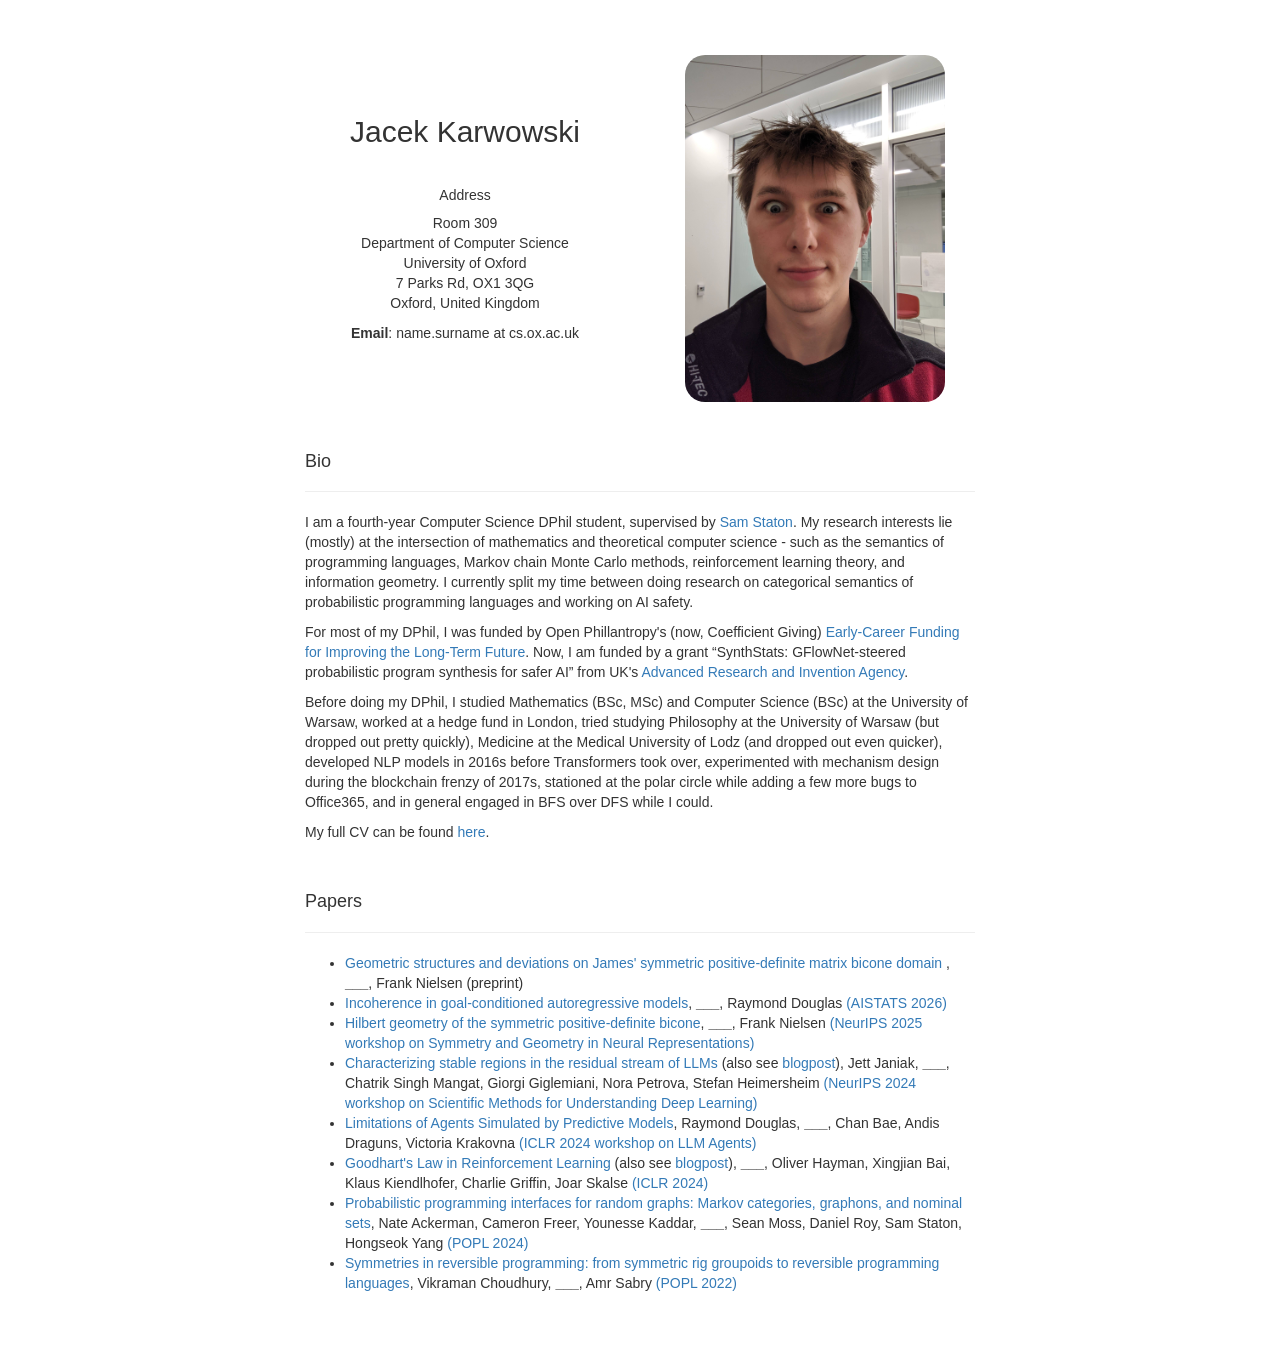
==== index.html @ 6dc5fa9e "Update" ====
<!doctype html>
<html lang="en">
  <head>
    <meta charset="utf-8">
    <meta http-equiv="X-UA-Compatible" content="IE=edge">
    <meta name="viewport" content="width=device-width, initial-scale=1">
    <!-- The above 3 meta tags *must* come first in the head; any other head content must come *after* these tags -->
    <meta name="description" content="">
    <meta name="author" content="">
    <link rel="icon" href="favicon.ico">

    <title>Jacek Karwowski</title>

    <!-- Bootstrap core CSS -->
    <link href="bootstrap.min.css" rel="stylesheet">

    <!-- Custom styles for this template -->
    <link href="jumbotron-narrow.css" rel="stylesheet">

  </head>

  <body>
    <div class="container">
        <div class="row atron">
            <div class="col-lg-12">
                <br>
                <div class="media">
                    <img class="rounded float-right" src="my_photo.png" alt="My picture" width="260"/>
                    <div class="col-lg-6">
                        <br>
                        <br>
                        <h2>Jacek Karwowski</h2>
                        <br>
                        <h5>Address</h5>
                        <p>Room 309 <br>
                           Department of Computer Science <br>                   
                           University of Oxford <br>
                           7 Parks Rd, OX1 3QG <br>
                           Oxford, United Kingdom
                        </p>
                        <p><b>Email</b>: name.surname at cs.ox.ac.uk</p>
                        <p></p>
                      </div>
                </div>
            </div>
            
        <!-- </div> -->
        </div>
          <div class="row marketing">
          <div class="col-lg-12">
            <h4 id="publications" align=left>Bio</h2><hr>
            <p>I am a fourth-year Computer Science DPhil student, supervised by <a href="https://www.cs.ox.ac.uk/people/samuel.staton/main.html">Sam Staton</a>. My research interests lie (mostly) at the intersection of mathematics and theoretical computer science - such as the semantics of programming languages, Markov chain Monte Carlo methods, reinforcement learning theory, and information geometry. I currently split my time between doing research on categorical semantics of probabilistic programming languages and working on AI safety.</p>

            <p>For most of my DPhil, I was funded by Open Phillantropy's (now, Coefficient Giving) <a href="https://www.goodventures.org/our-portfolio/grants/improving-the-long-term-future-scholarship-support-2022">Early-Career Funding for Improving the Long-Term Future</a>. Now, I am funded by a grant “SynthStats: GFlowNet-steered probabilistic program synthesis for safer AI” from UK's <a href="https://aria.org.uk/">Advanced Research and Invention Agency</a>.</p>

            <p>Before doing my DPhil, I studied Mathematics (BSc, MSc) and Computer Science (BSc) at the University of Warsaw, worked at a hedge fund in London, tried studying Philosophy at the University of Warsaw (but dropped out pretty quickly), Medicine at the Medical University of Lodz (and dropped out even quicker), developed NLP models in 2016s before Transformers took over, experimented with mechanism design during the blockchain frenzy of 2017s, stationed at the polar circle while adding a few more bugs to Office365, and in general engaged in BFS over DFS while I could.</p>

            My full CV can be found <a href="cv.pdf">here</a>.

    </div> <!-- /container -->

    </div>
          <div class="row marketing">
          <div class="col-lg-12">
    <h4 id="publications" align=left>Papers</h2><hr> 
    <ul class="wide">
        <li>
        <a href="https://arxiv.org/abs/2603.02483">Geometric structures and deviations on James' symmetric positive-definite matrix bicone domain
</a>, <span class="authors"> <b> ___</b>, Frank Nielsen (preprint)</span>
        </li>
        <li>
        <a href="https://arxiv.org/abs/2510.06545">Incoherence in goal-conditioned autoregressive models</a>, <span class="authors"> <b> ___</b>, Raymond Douglas <a href="https://www.virtual.aistats.org/">(AISTATS 2026)</a></span>
        </li>
        <li>
        <a href="https://arxiv.org/abs/2508.14369">Hilbert geometry of the symmetric positive-definite bicone</a>, <span class="authors"> <b> ___</b>, Frank Nielsen
   <a href="https://www.neurreps.org/">(NeurIPS 2025 workshop on Symmetry and Geometry in Neural Representations)</a></span>
        </li>
        <li>
        <a href="https://arxiv.org/abs/2409.17113">Characterizing stable regions in the residual stream of LLMs</a> (also see <a href="https://www.lesswrong.com/posts/sGmT6aJPY7Xzuz3Ax/characterizing-stable-regions-in-the-residual-stream-of-llms">blogpost</a>), <span class="authors"> Jett Janiak, <b> ___</b>, Chatrik Singh Mangat, Giorgi Giglemiani, Nora Petrova, Stefan Heimersheim
 <a href="https://scienceofdlworkshop.github.io//">(NeurIPS 2024 workshop on Scientific Methods for Understanding Deep Learning)</a></span>
      </li>
      <li>
        <a href="https://arxiv.org/abs/2402.05829">Limitations of Agents Simulated by Predictive Models</a>, <span class="authors"> Raymond Douglas, <b>___</b>, Chan Bae, Andis Draguns, Victoria Krakovna <a href="https://llmagents.github.io/">(ICLR 2024 workshop on LLM Agents)</a></span>
      </li>
      <li>
        <a href="https://arxiv.org/abs/2310.09144">Goodhart's Law in Reinforcement Learning</a> (also see <a href="https://www.lesswrong.com/posts/Eu6CvP7c7ivcGM3PJ/goodhart-s-law-in-reinforcement-learning">blogpost</a>), <span class="authors"> <b>___</b>, Oliver Hayman, Xingjian Bai, Klaus Kiendlhofer, Charlie Griffin, Joar Skalse <a href="https://iclr.cc/Conferences/2024">(ICLR 2024)</a></span>
      </li>
      <li>
        <a href="https://dl.acm.org/doi/10.1145/3632903">Probabilistic programming interfaces for random graphs: Markov categories, graphons, and nominal sets</a>, <span class="authors"> Nate Ackerman, Cameron Freer, Younesse Kaddar, <b>___</b>, Sean Moss, Daniel Roy, Sam Staton, Hongseok Yang <a href="https://popl24.sigplan.org/track/POPL-2024-popl-research-papers">(POPL 2024)</a></span>
      </li>
      <li>
        <a href="https://dl.acm.org/doi/10.1145/3498667">Symmetries in reversible programming: from symmetric rig groupoids to reversible programming languages</a>, <span class="authors"> Vikraman Choudhury, <b>___</b>, Amr Sabry <a href="https://popl22.sigplan.org/track/POPL-2022-popl-research-papers">(POPL 2022)</a></span>
      </li>
    </ul>
    </div> <!-- /container -->
  </body>
</html>
---- jumbotron-narrow.css ----
/* Space out content a bit */
body {
  padding-top: 20px;
  padding-bottom: 20px;
}

/* Everything but the jumbotron gets side spacing for mobile first views */
.header,
.marketing,
.footer {
  padding-right: 15px;
  padding-left: 15px;
}

/* Custom page header */
.header {
  padding-bottom: 20px;
  border-bottom: 1px solid #e5e5e5;
}
.header h3 {
  margin-top: 0;
  margin-bottom: 0;
  line-height: 40px; /* Make the masthead heading the same height as the navigation */
}

/* Custom page footer */
.footer {
  padding-top: 19px;
  color: #777;
  border-top: 1px solid #e5e5e5;
}

/* Customize container */
@media (min-width: 768px) {
  .container {
    max-width: 730px;
  }
}
.container-narrow > hr {
  margin: 30px 0;
}

/* Main marketing message and sign up button */
.jumbotron {
  text-align: center;
  border-bottom: 1px solid #e5e5e5;
}


.rounded {
  border-radius: 20px;
}

.jumbotron .btn {
  padding: 14px 24px;
  font-size: 12px;
}

.atron {
  text-align: center;
/*  border-bottom: 1px solid #e5e5e5;*/
}
.atron .btn {
  padding: 14px 24px;
  font-size: 12px;
}

/* Supporting marketing content */
.marketing {
  margin: 40px 0;
}
.marketing p + h4 {
  margin-top: 28px;
}

/* Responsive: Portrait tablets and up */
@media screen and (min-width: 768px) {
  /* Remove the padding we set earlier */
  .header,
  .marketing,
  .footer {
    padding-right: 0;
    padding-left: 0;
  }
  .header {
    margin-bottom: 30px;
  }
  .jumbotron {
    border-bottom: 0;
  }
}
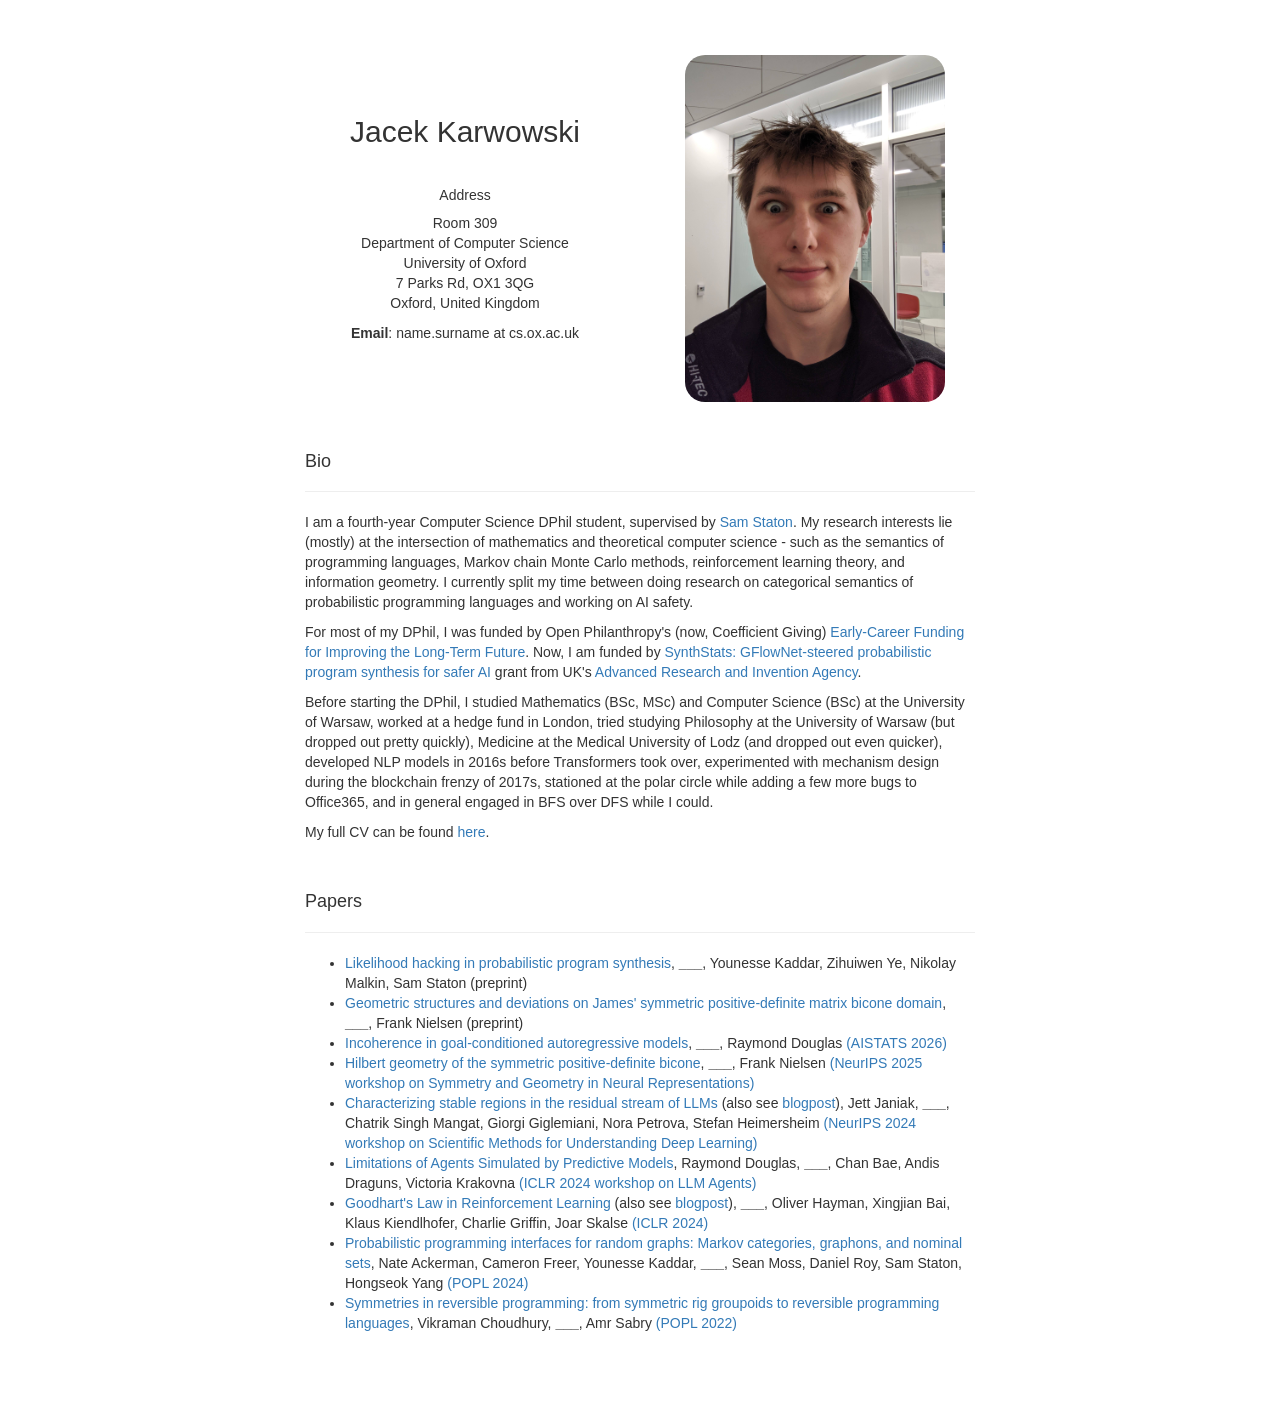
==== commit b1706f8e: "Backup" ====
--- a/index.html
+++ b/index.html
@@ -51,11 +51,11 @@
             <h4 id="publications" align=left>Bio</h2><hr>
             <p>I am a fourth-year Computer Science DPhil student, supervised by <a href="https://www.cs.ox.ac.uk/people/samuel.staton/main.html">Sam Staton</a>. My research interests lie (mostly) at the intersection of mathematics and theoretical computer science - such as the semantics of programming languages, Markov chain Monte Carlo methods, reinforcement learning theory, and information geometry. I currently split my time between doing research on categorical semantics of probabilistic programming languages and working on AI safety.</p>
 
-            <p>For most of my DPhil, I was funded by Open Phillantropy's (now, Coefficient Giving) <a href="https://www.goodventures.org/our-portfolio/grants/improving-the-long-term-future-scholarship-support-2022">Early-Career Funding for Improving the Long-Term Future</a>. Now, I am funded by a grant “SynthStats: GFlowNet-steered probabilistic program synthesis for safer AI” from UK's <a href="https://aria.org.uk/">Advanced Research and Invention Agency</a>.</p>
+            <p>For most of my DPhil, I was funded by Open Philanthropy's (now, Coefficient Giving) <a href="https://www.goodventures.org/our-portfolio/grants/improving-the-long-term-future-scholarship-support-2022">Early-Career Funding for Improving the Long-Term Future</a>. Now, I am funded by <a href="https://www.cs.ox.ac.uk/projects/SynthStats/">SynthStats: GFlowNet-steered probabilistic program synthesis for safer AI</a> grant from UK's <a href="https://aria.org.uk/">Advanced Research and Invention Agency</a>.</p>
 
-            <p>Before doing my DPhil, I studied Mathematics (BSc, MSc) and Computer Science (BSc) at the University of Warsaw, worked at a hedge fund in London, tried studying Philosophy at the University of Warsaw (but dropped out pretty quickly), Medicine at the Medical University of Lodz (and dropped out even quicker), developed NLP models in 2016s before Transformers took over, experimented with mechanism design during the blockchain frenzy of 2017s, stationed at the polar circle while adding a few more bugs to Office365, and in general engaged in BFS over DFS while I could.</p>
+            <p>Before starting the DPhil, I studied Mathematics (BSc, MSc) and Computer Science (BSc) at the University of Warsaw, worked at a hedge fund in London, tried studying Philosophy at the University of Warsaw (but dropped out pretty quickly), Medicine at the Medical University of Lodz (and dropped out even quicker), developed NLP models in 2016s before Transformers took over, experimented with mechanism design during the blockchain frenzy of 2017s, stationed at the polar circle while adding a few more bugs to Office365, and in general engaged in BFS over DFS while I could.</p>
 
-            My full CV can be found <a href="cv.pdf">here</a>.
+            My full CV can be found <a href="pdfs/cv.pdf">here</a>.
 
     </div> <!-- /container -->
 
@@ -65,8 +65,10 @@
     <h4 id="publications" align=left>Papers</h2><hr> 
     <ul class="wide">
         <li>
-        <a href="https://arxiv.org/abs/2603.02483">Geometric structures and deviations on James' symmetric positive-definite matrix bicone domain
-</a>, <span class="authors"> <b> ___</b>, Frank Nielsen (preprint)</span>
+        <a href="https://arxiv.org/abs/2603.24126">Likelihood hacking in probabilistic program synthesis</a>, <span class="authors"> <b> ___</b>, Younesse Kaddar, Zihuiwen Ye, Nikolay Malkin, Sam Staton (preprint)</span>
+        </li>
+        <li>
+        <a href="https://arxiv.org/abs/2603.02483">Geometric structures and deviations on James' symmetric positive-definite matrix bicone domain</a>, <span class="authors"> <b> ___</b>, Frank Nielsen (preprint)</span>
         </li>
         <li>
         <a href="https://arxiv.org/abs/2510.06545">Incoherence in goal-conditioned autoregressive models</a>, <span class="authors"> <b> ___</b>, Raymond Douglas <a href="https://www.virtual.aistats.org/">(AISTATS 2026)</a></span>
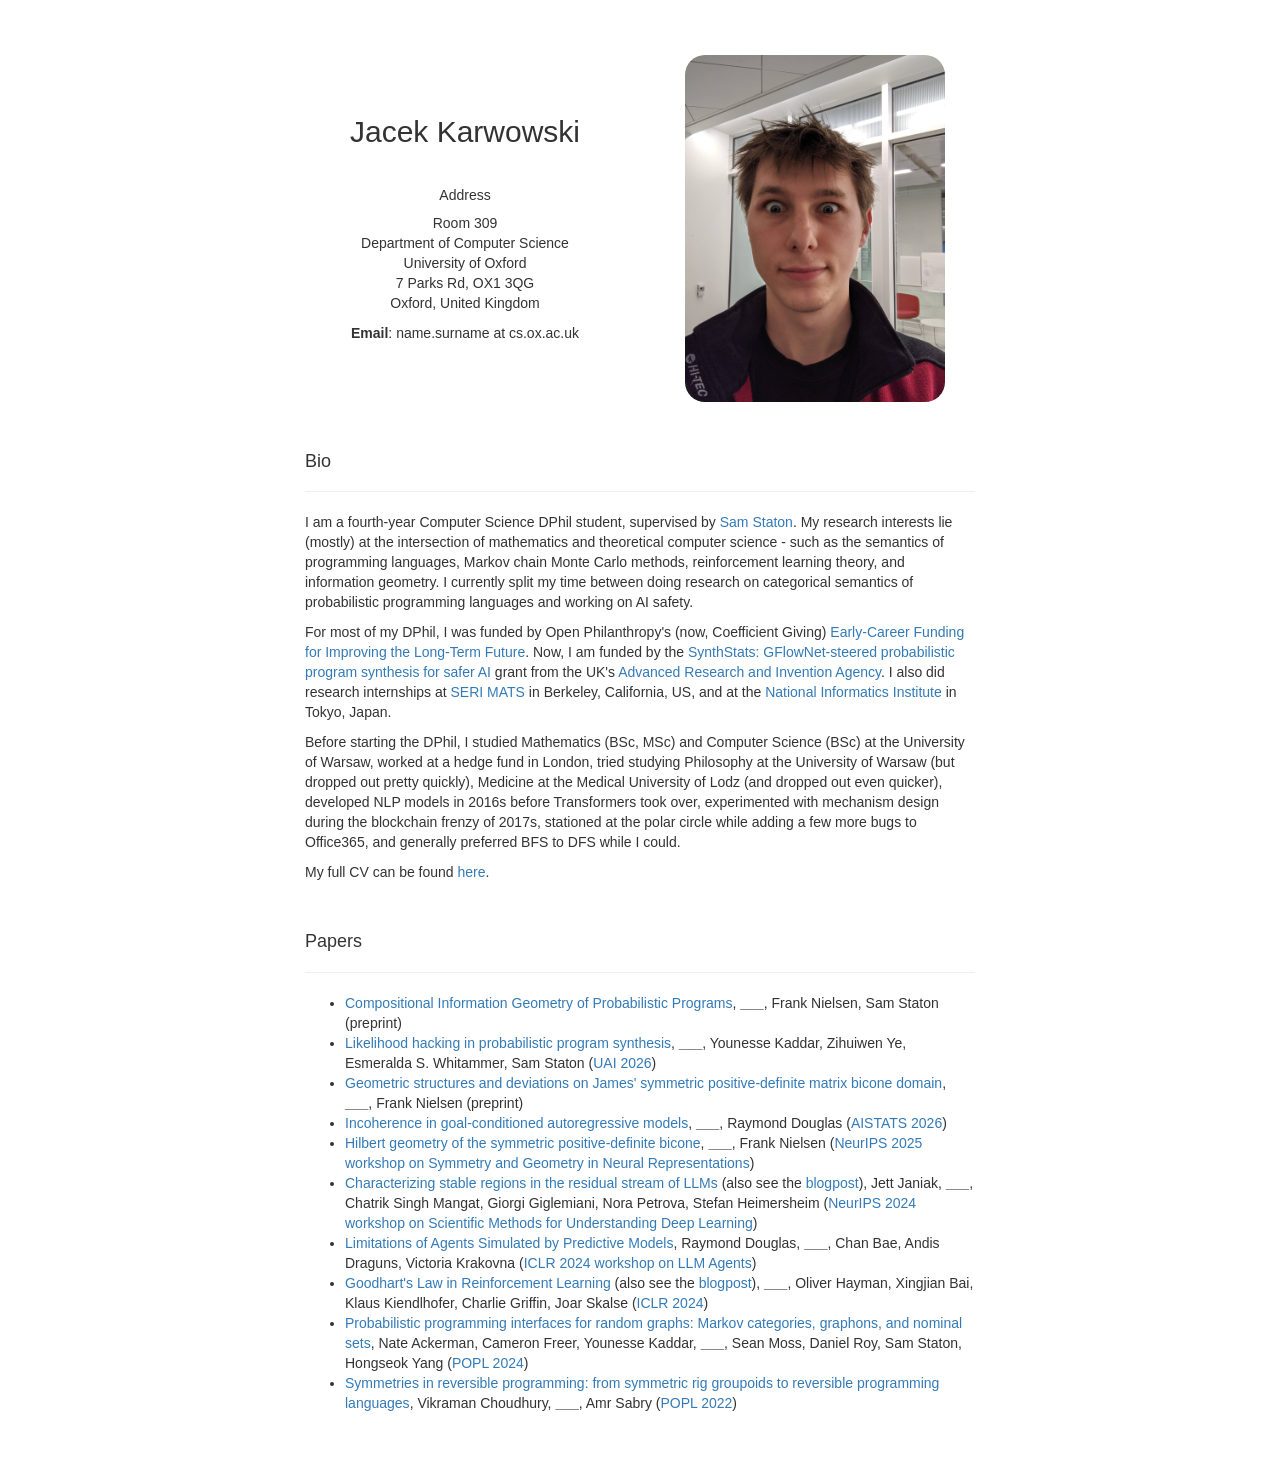
==== commit 178a8436: "Update website" ====
--- a/index.html
+++ b/index.html
@@ -51,9 +51,9 @@
             <h4 id="publications" align=left>Bio</h2><hr>
             <p>I am a fourth-year Computer Science DPhil student, supervised by <a href="https://www.cs.ox.ac.uk/people/samuel.staton/main.html">Sam Staton</a>. My research interests lie (mostly) at the intersection of mathematics and theoretical computer science - such as the semantics of programming languages, Markov chain Monte Carlo methods, reinforcement learning theory, and information geometry. I currently split my time between doing research on categorical semantics of probabilistic programming languages and working on AI safety.</p>
 
-            <p>For most of my DPhil, I was funded by Open Philanthropy's (now, Coefficient Giving) <a href="https://www.goodventures.org/our-portfolio/grants/improving-the-long-term-future-scholarship-support-2022">Early-Career Funding for Improving the Long-Term Future</a>. Now, I am funded by <a href="https://www.cs.ox.ac.uk/projects/SynthStats/">SynthStats: GFlowNet-steered probabilistic program synthesis for safer AI</a> grant from UK's <a href="https://aria.org.uk/">Advanced Research and Invention Agency</a>.</p>
+            <p>For most of my DPhil, I was funded by Open Philanthropy's (now, Coefficient Giving) <a href="https://www.goodventures.org/our-portfolio/grants/improving-the-long-term-future-scholarship-support-2022">Early-Career Funding for Improving the Long-Term Future</a>. Now, I am funded by the <a href="https://www.cs.ox.ac.uk/projects/SynthStats/">SynthStats: GFlowNet-steered probabilistic program synthesis for safer AI</a> grant from the UK's <a href="https://aria.org.uk/">Advanced Research and Invention Agency</a>. I also did research internships at <a href="https://www.matsprogram.org/">SERI MATS</a> in Berkeley, California, US, and at the <a href="https://www.nii.ac.jp/en/">National Informatics Institute</a> in Tokyo, Japan.</p>
 
-            <p>Before starting the DPhil, I studied Mathematics (BSc, MSc) and Computer Science (BSc) at the University of Warsaw, worked at a hedge fund in London, tried studying Philosophy at the University of Warsaw (but dropped out pretty quickly), Medicine at the Medical University of Lodz (and dropped out even quicker), developed NLP models in 2016s before Transformers took over, experimented with mechanism design during the blockchain frenzy of 2017s, stationed at the polar circle while adding a few more bugs to Office365, and in general engaged in BFS over DFS while I could.</p>
+            <p>Before starting the DPhil, I studied Mathematics (BSc, MSc) and Computer Science (BSc) at the University of Warsaw, worked at a hedge fund in London, tried studying Philosophy at the University of Warsaw (but dropped out pretty quickly), Medicine at the Medical University of Lodz (and dropped out even quicker), developed NLP models in 2016s before Transformers took over, experimented with mechanism design during the blockchain frenzy of 2017s, stationed at the polar circle while adding a few more bugs to Office365, and generally preferred BFS to DFS while I could.</p>
 
             My full CV can be found <a href="pdfs/cv.pdf">here</a>.
 
@@ -64,34 +64,41 @@
           <div class="col-lg-12">
     <h4 id="publications" align=left>Papers</h2><hr> 
     <ul class="wide">
+        <!-- <li>
+        <a href="link">Title</a>, <span class="authors"> <b> ___</b>, AUTHORS (venue)</span>
+        </li>
+        <li> -->
         <li>
-        <a href="https://arxiv.org/abs/2603.24126">Likelihood hacking in probabilistic program synthesis</a>, <span class="authors"> <b> ___</b>, Younesse Kaddar, Zihuiwen Ye, Nikolay Malkin, Sam Staton (preprint)</span>
+        <a href="https://arxiv.org/abs/2610.17886">Compositional Information Geometry of Probabilistic Programs</a>, <span class="authors"> <b> ___</b>, Frank Nielsen, Sam Staton (preprint)</span>
+        </li>
+        <li>
+        <a href="https://proceedings.mlr.press/v337/karwowski26a.html">Likelihood hacking in probabilistic program synthesis</a>, <span class="authors"> <b> ___</b>, Younesse Kaddar, Zihuiwen Ye, Esmeralda S. Whitammer, Sam Staton (<a href="https://www.auai.org/uai2026/">UAI 2026</a>)</span>
         </li>
         <li>
         <a href="https://arxiv.org/abs/2603.02483">Geometric structures and deviations on James' symmetric positive-definite matrix bicone domain</a>, <span class="authors"> <b> ___</b>, Frank Nielsen (preprint)</span>
         </li>
         <li>
-        <a href="https://arxiv.org/abs/2510.06545">Incoherence in goal-conditioned autoregressive models</a>, <span class="authors"> <b> ___</b>, Raymond Douglas <a href="https://www.virtual.aistats.org/">(AISTATS 2026)</a></span>
+        <a href="https://proceedings.mlr.press/v300/karwowski26a.html">Incoherence in goal-conditioned autoregressive models</a>, <span class="authors"> <b> ___</b>, Raymond Douglas (<a href="https://www.virtual.aistats.org/">AISTATS 2026</a>)</span>
         </li>
         <li>
-        <a href="https://arxiv.org/abs/2508.14369">Hilbert geometry of the symmetric positive-definite bicone</a>, <span class="authors"> <b> ___</b>, Frank Nielsen
-   <a href="https://www.neurreps.org/">(NeurIPS 2025 workshop on Symmetry and Geometry in Neural Representations)</a></span>
+        <a href="https://proceedings.mlr.press/v282/karwowski26a.html">Hilbert geometry of the symmetric positive-definite bicone</a>, <span class="authors"> <b> ___</b>, Frank Nielsen
+   (<a href="https://www.neurreps.org/">NeurIPS 2025 workshop on Symmetry and Geometry in Neural Representations</a>)</span>
         </li>
         <li>
-        <a href="https://arxiv.org/abs/2409.17113">Characterizing stable regions in the residual stream of LLMs</a> (also see <a href="https://www.lesswrong.com/posts/sGmT6aJPY7Xzuz3Ax/characterizing-stable-regions-in-the-residual-stream-of-llms">blogpost</a>), <span class="authors"> Jett Janiak, <b> ___</b>, Chatrik Singh Mangat, Giorgi Giglemiani, Nora Petrova, Stefan Heimersheim
- <a href="https://scienceofdlworkshop.github.io//">(NeurIPS 2024 workshop on Scientific Methods for Understanding Deep Learning)</a></span>
+        <a href="https://arxiv.org/abs/2409.17113">Characterizing stable regions in the residual stream of LLMs</a> (also see the <a href="https://www.lesswrong.com/posts/sGmT6aJPY7Xzuz3Ax/characterizing-stable-regions-in-the-residual-stream-of-llms">blogpost</a>), <span class="authors"> Jett Janiak, <b> ___</b>, Chatrik Singh Mangat, Giorgi Giglemiani, Nora Petrova, Stefan Heimersheim
+ (<a href="https://scienceofdlworkshop.github.io//">NeurIPS 2024 workshop on Scientific Methods for Understanding Deep Learning</a>)</span>
       </li>
       <li>
-        <a href="https://arxiv.org/abs/2402.05829">Limitations of Agents Simulated by Predictive Models</a>, <span class="authors"> Raymond Douglas, <b>___</b>, Chan Bae, Andis Draguns, Victoria Krakovna <a href="https://llmagents.github.io/">(ICLR 2024 workshop on LLM Agents)</a></span>
+        <a href="https://arxiv.org/abs/2402.05829">Limitations of Agents Simulated by Predictive Models</a>, <span class="authors"> Raymond Douglas, <b>___</b>, Chan Bae, Andis Draguns, Victoria Krakovna (<a href="https://llmagents.github.io/">ICLR 2024 workshop on LLM Agents</a>)</span>
       </li>
       <li>
-        <a href="https://arxiv.org/abs/2310.09144">Goodhart's Law in Reinforcement Learning</a> (also see <a href="https://www.lesswrong.com/posts/Eu6CvP7c7ivcGM3PJ/goodhart-s-law-in-reinforcement-learning">blogpost</a>), <span class="authors"> <b>___</b>, Oliver Hayman, Xingjian Bai, Klaus Kiendlhofer, Charlie Griffin, Joar Skalse <a href="https://iclr.cc/Conferences/2024">(ICLR 2024)</a></span>
+        <a href="https://arxiv.org/abs/2310.09144">Goodhart's Law in Reinforcement Learning</a> (also see the <a href="https://www.lesswrong.com/posts/Eu6CvP7c7ivcGM3PJ/goodhart-s-law-in-reinforcement-learning">blogpost</a>), <span class="authors"> <b>___</b>, Oliver Hayman, Xingjian Bai, Klaus Kiendlhofer, Charlie Griffin, Joar Skalse (<a href="https://iclr.cc/Conferences/2024">ICLR 2024</a>)</span>
       </li>
       <li>
-        <a href="https://dl.acm.org/doi/10.1145/3632903">Probabilistic programming interfaces for random graphs: Markov categories, graphons, and nominal sets</a>, <span class="authors"> Nate Ackerman, Cameron Freer, Younesse Kaddar, <b>___</b>, Sean Moss, Daniel Roy, Sam Staton, Hongseok Yang <a href="https://popl24.sigplan.org/track/POPL-2024-popl-research-papers">(POPL 2024)</a></span>
+        <a href="https://dl.acm.org/doi/10.1145/3632903">Probabilistic programming interfaces for random graphs: Markov categories, graphons, and nominal sets</a>, <span class="authors"> Nate Ackerman, Cameron Freer, Younesse Kaddar, <b>___</b>, Sean Moss, Daniel Roy, Sam Staton, Hongseok Yang (<a href="https://popl24.sigplan.org/track/POPL-2024-popl-research-papers">POPL 2024</a>)</span>
       </li>
       <li>
-        <a href="https://dl.acm.org/doi/10.1145/3498667">Symmetries in reversible programming: from symmetric rig groupoids to reversible programming languages</a>, <span class="authors"> Vikraman Choudhury, <b>___</b>, Amr Sabry <a href="https://popl22.sigplan.org/track/POPL-2022-popl-research-papers">(POPL 2022)</a></span>
+        <a href="https://dl.acm.org/doi/10.1145/3498667">Symmetries in reversible programming: from symmetric rig groupoids to reversible programming languages</a>, <span class="authors"> Vikraman Choudhury, <b>___</b>, Amr Sabry (<a href="https://popl22.sigplan.org/track/POPL-2022-popl-research-papers">POPL 2022</a>)</span>
       </li>
     </ul>
     </div> <!-- /container -->
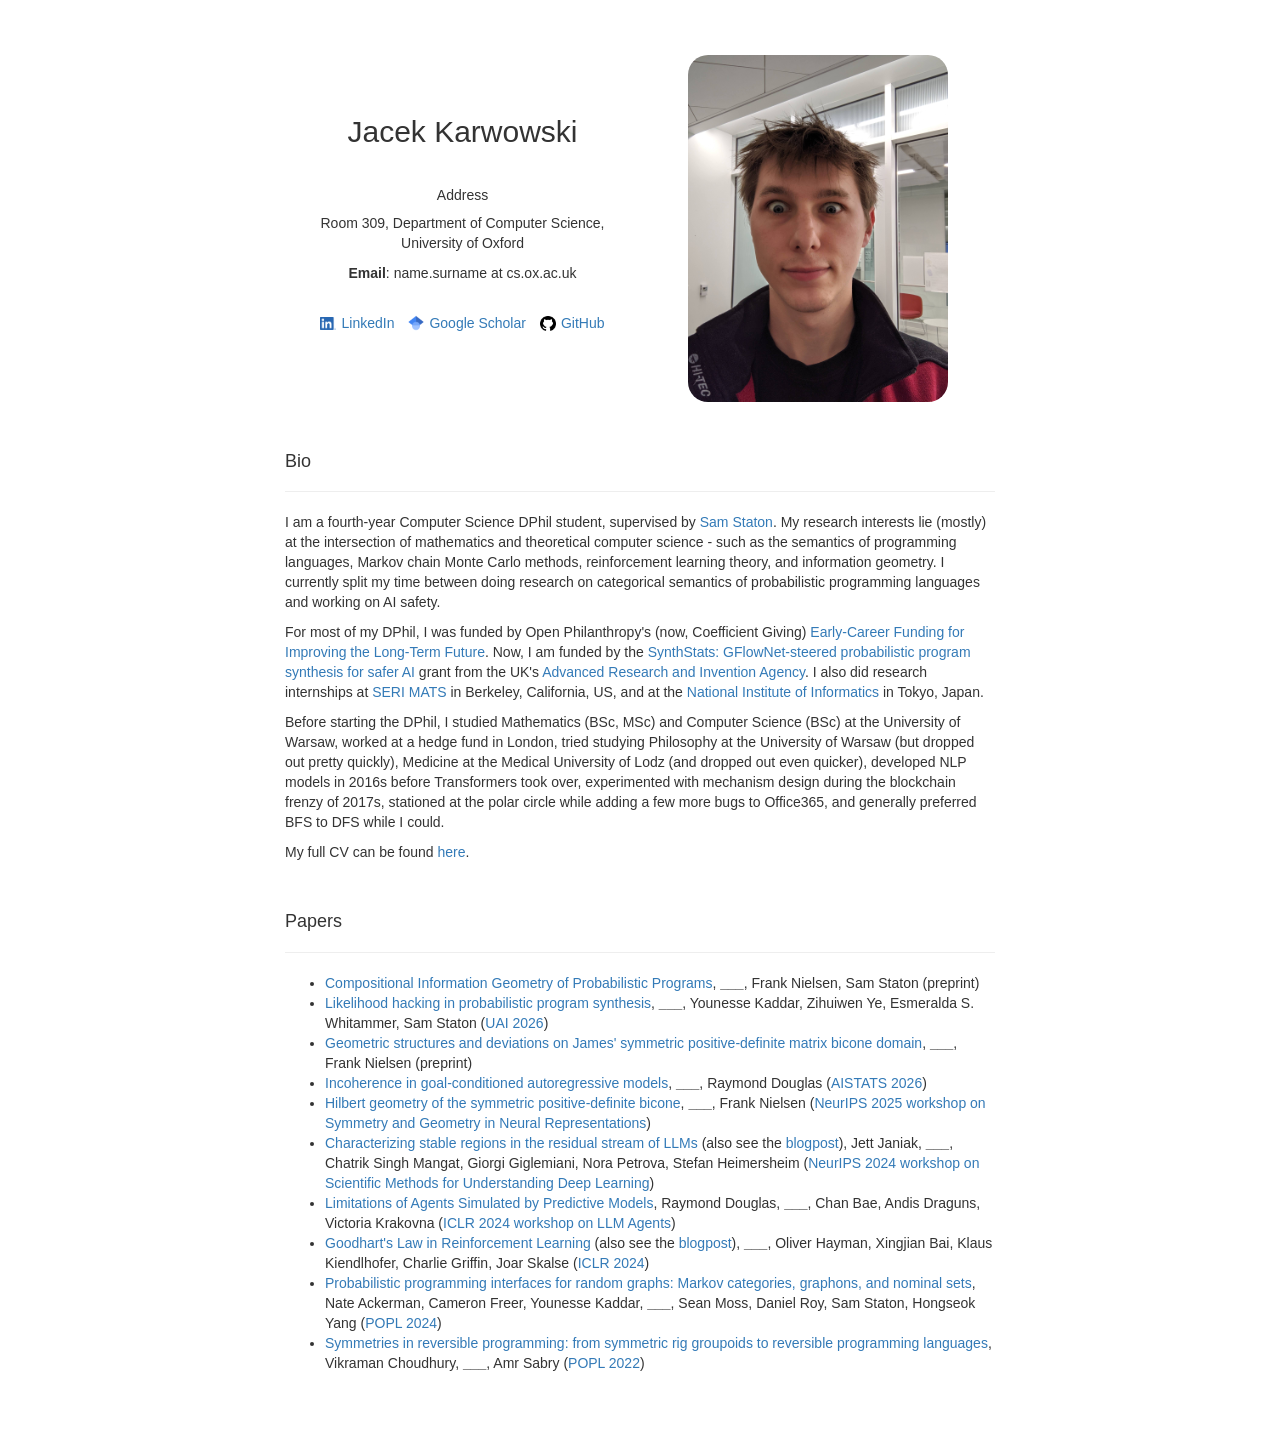
==== commit 7580d2d6: "Updates" ====
--- a/index.html
+++ b/index.html
@@ -32,26 +32,43 @@
                         <h2>Jacek Karwowski</h2>
                         <br>
                         <h5>Address</h5>
-                        <p>Room 309 <br>
-                           Department of Computer Science <br>                   
-                           University of Oxford <br>
-                           7 Parks Rd, OX1 3QG <br>
-                           Oxford, United Kingdom
-                        </p>
+                        <p>Room 309, Department of Computer Science, University of Oxford</p>
                         <p><b>Email</b>: name.surname at cs.ox.ac.uk</p>
-                        <p></p>
+                        <br/>
+                        <ul class="profile-links" aria-label="Online profiles">
+                            <li>
+                                <a href="https://www.linkedin.com/in/jacek-karwowski/">
+                                    <img src="assets/icons/linkedin.png" width="16" height="16" alt="" aria-hidden="true">
+                                    LinkedIn
+                                </a>
+                            </li>
+
+                            <li>
+                                <a href="https://scholar.google.com/citations?user=Il3GvPsAAAAJ&amp;hl=en">
+                                    <img src="assets/icons/google-scholar.png" width="16" height="16" alt="" aria-hidden="true">
+                                    Google Scholar
+                                </a>
+                            </li>
+
+                            <li>
+                                <a href="https://github.com/jkarwowski/">
+                                    <img src="assets/icons/github.png" width="16" height="16" alt="" aria-hidden="true">
+                                    GitHub
+                                </a>
+                            </li>
+                        </ul>
                       </div>
                 </div>
             </div>
             
         <!-- </div> -->
         </div>
-          <div class="row marketing">
+          <div class="row marketing bio">
           <div class="col-lg-12">
             <h4 id="publications" align=left>Bio</h2><hr>
             <p>I am a fourth-year Computer Science DPhil student, supervised by <a href="https://www.cs.ox.ac.uk/people/samuel.staton/main.html">Sam Staton</a>. My research interests lie (mostly) at the intersection of mathematics and theoretical computer science - such as the semantics of programming languages, Markov chain Monte Carlo methods, reinforcement learning theory, and information geometry. I currently split my time between doing research on categorical semantics of probabilistic programming languages and working on AI safety.</p>
 
-            <p>For most of my DPhil, I was funded by Open Philanthropy's (now, Coefficient Giving) <a href="https://www.goodventures.org/our-portfolio/grants/improving-the-long-term-future-scholarship-support-2022">Early-Career Funding for Improving the Long-Term Future</a>. Now, I am funded by the <a href="https://www.cs.ox.ac.uk/projects/SynthStats/">SynthStats: GFlowNet-steered probabilistic program synthesis for safer AI</a> grant from the UK's <a href="https://aria.org.uk/">Advanced Research and Invention Agency</a>. I also did research internships at <a href="https://www.matsprogram.org/">SERI MATS</a> in Berkeley, California, US, and at the <a href="https://www.nii.ac.jp/en/">National Informatics Institute</a> in Tokyo, Japan.</p>
+            <p>For most of my DPhil, I was funded by Open Philanthropy's (now, Coefficient Giving) <a href="https://www.goodventures.org/our-portfolio/grants/improving-the-long-term-future-scholarship-support-2022">Early-Career Funding for Improving the Long-Term Future</a>. Now, I am funded by the <a href="https://www.cs.ox.ac.uk/projects/SynthStats/">SynthStats: GFlowNet-steered probabilistic program synthesis for safer AI</a> grant from the UK's <a href="https://aria.org.uk/">Advanced Research and Invention Agency</a>. I also did research internships at <a href="https://www.matsprogram.org/">SERI MATS</a> in Berkeley, California, US, and at the <a href="https://www.nii.ac.jp/en/">National Institute of Informatics</a> in Tokyo, Japan.</p>
 
             <p>Before starting the DPhil, I studied Mathematics (BSc, MSc) and Computer Science (BSc) at the University of Warsaw, worked at a hedge fund in London, tried studying Philosophy at the University of Warsaw (but dropped out pretty quickly), Medicine at the Medical University of Lodz (and dropped out even quicker), developed NLP models in 2016s before Transformers took over, experimented with mechanism design during the blockchain frenzy of 2017s, stationed at the polar circle while adding a few more bugs to Office365, and generally preferred BFS to DFS while I could.</p>
 
@@ -103,4 +120,4 @@
     </ul>
     </div> <!-- /container -->
   </body>
-</html>+</html>
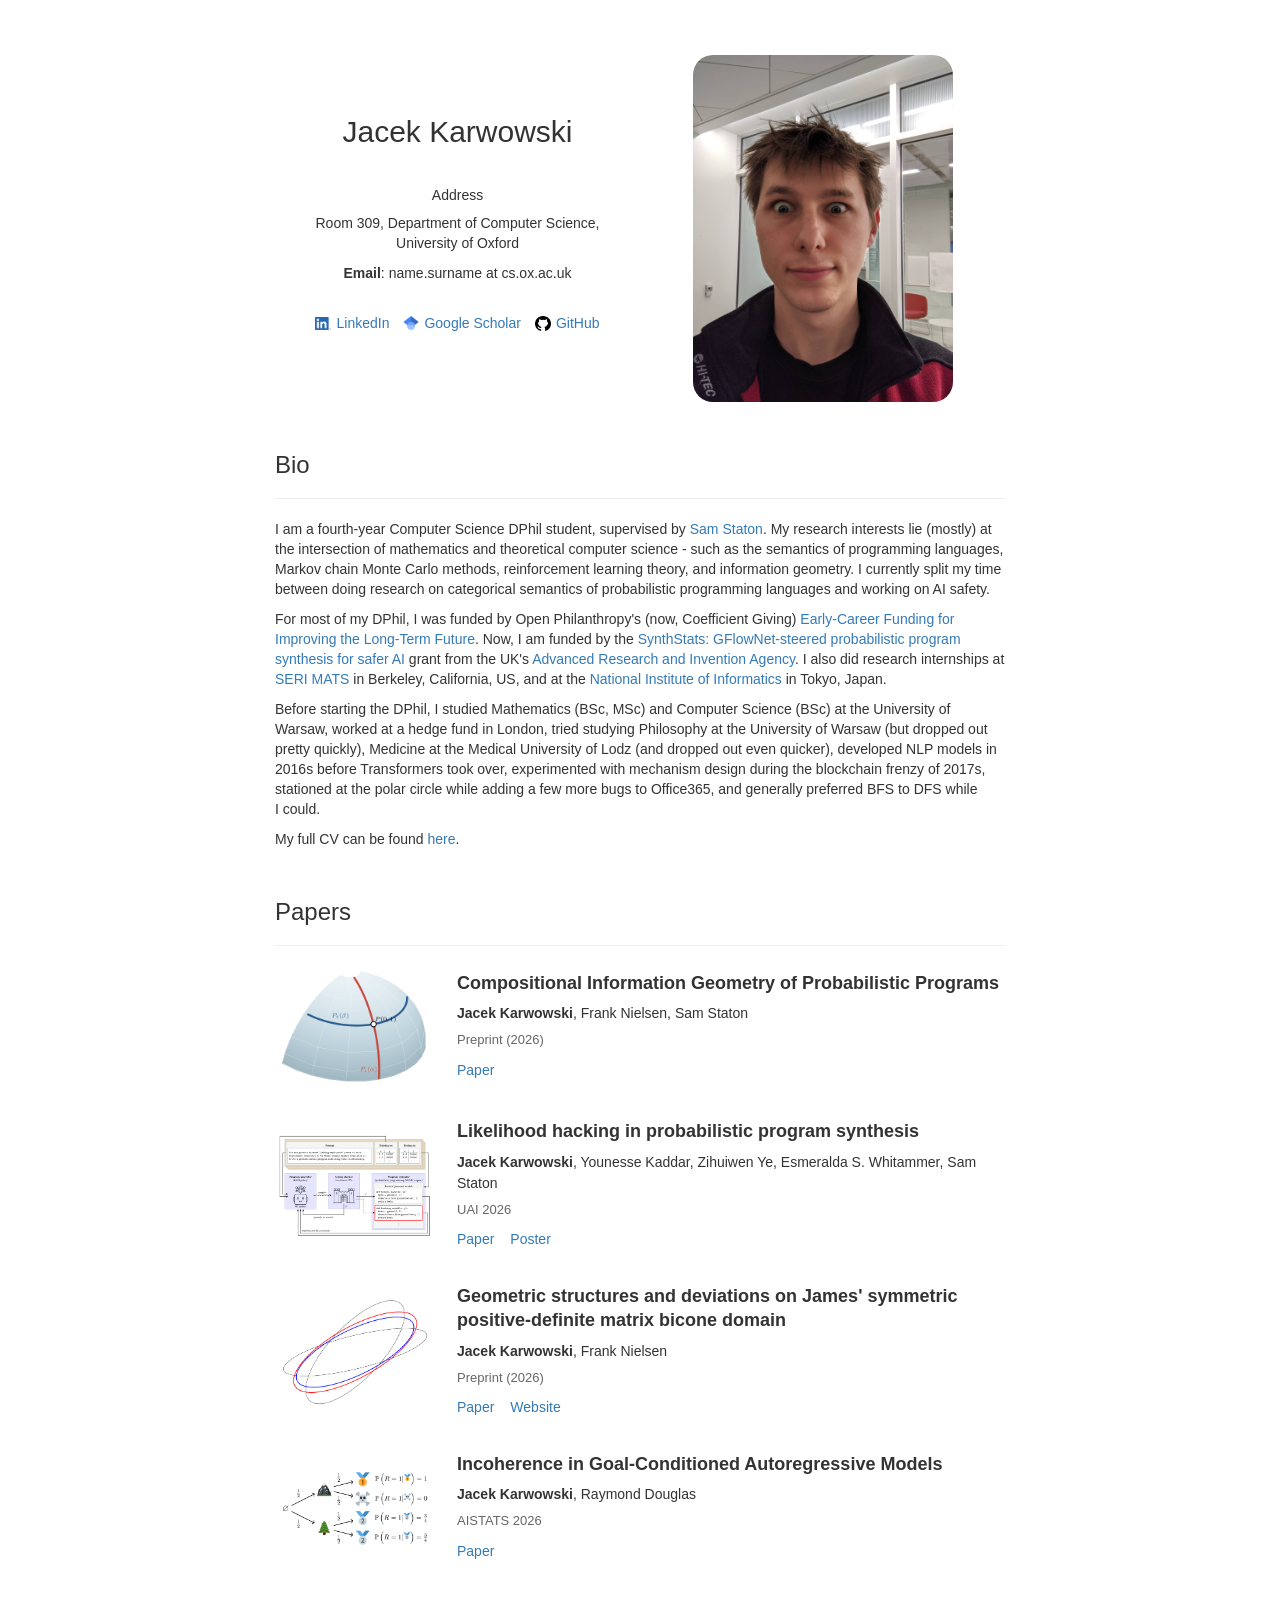
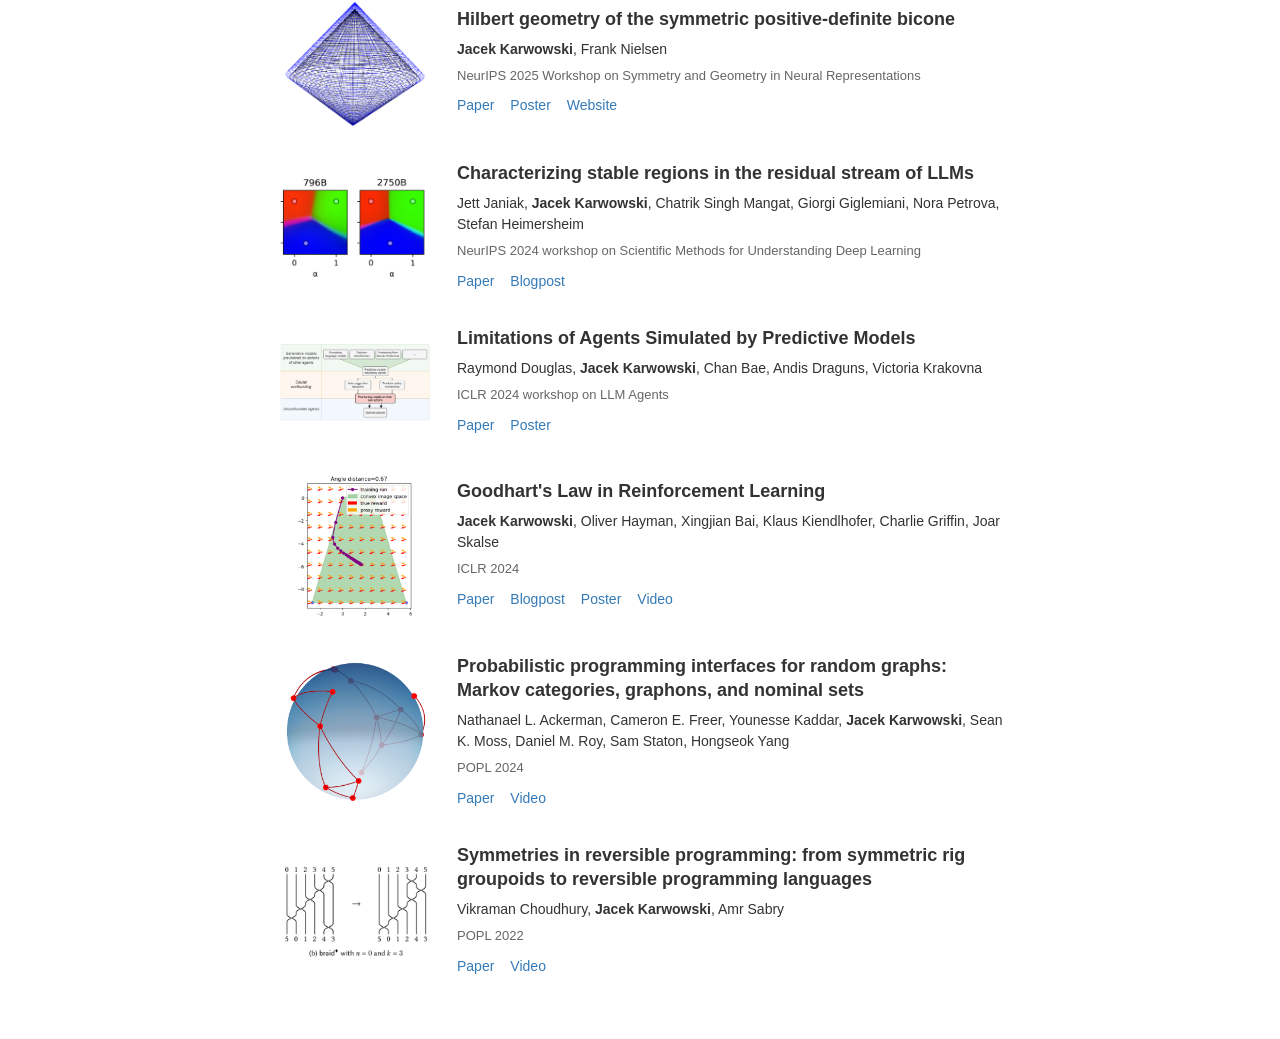
==== commit 9d33b6ac: "Website overhaul" ====
--- a/index.html
+++ b/index.html
@@ -65,7 +65,7 @@
         </div>
           <div class="row marketing bio">
           <div class="col-lg-12">
-            <h4 id="publications" align=left>Bio</h2><hr>
+            <h2 class="section-title" id="bio">Bio</h2><hr>
             <p>I am a fourth-year Computer Science DPhil student, supervised by <a href="https://www.cs.ox.ac.uk/people/samuel.staton/main.html">Sam Staton</a>. My research interests lie (mostly) at the intersection of mathematics and theoretical computer science - such as the semantics of programming languages, Markov chain Monte Carlo methods, reinforcement learning theory, and information geometry. I currently split my time between doing research on categorical semantics of probabilistic programming languages and working on AI safety.</p>
 
             <p>For most of my DPhil, I was funded by Open Philanthropy's (now, Coefficient Giving) <a href="https://www.goodventures.org/our-portfolio/grants/improving-the-long-term-future-scholarship-support-2022">Early-Career Funding for Improving the Long-Term Future</a>. Now, I am funded by the <a href="https://www.cs.ox.ac.uk/projects/SynthStats/">SynthStats: GFlowNet-steered probabilistic program synthesis for safer AI</a> grant from the UK's <a href="https://aria.org.uk/">Advanced Research and Invention Agency</a>. I also did research internships at <a href="https://www.matsprogram.org/">SERI MATS</a> in Berkeley, California, US, and at the <a href="https://www.nii.ac.jp/en/">National Institute of Informatics</a> in Tokyo, Japan.</p>
@@ -74,50 +74,158 @@
 
             My full CV can be found <a href="pdfs/cv.pdf">here</a>.
 
-    </div> <!-- /container -->
-
     </div>
-          <div class="row marketing">
-          <div class="col-lg-12">
-    <h4 id="publications" align=left>Papers</h2><hr> 
-    <ul class="wide">
-        <!-- <li>
-        <a href="link">Title</a>, <span class="authors"> <b> ___</b>, AUTHORS (venue)</span>
-        </li>
-        <li> -->
-        <li>
-        <a href="https://arxiv.org/abs/2610.17886">Compositional Information Geometry of Probabilistic Programs</a>, <span class="authors"> <b> ___</b>, Frank Nielsen, Sam Staton (preprint)</span>
-        </li>
-        <li>
-        <a href="https://proceedings.mlr.press/v337/karwowski26a.html">Likelihood hacking in probabilistic program synthesis</a>, <span class="authors"> <b> ___</b>, Younesse Kaddar, Zihuiwen Ye, Esmeralda S. Whitammer, Sam Staton (<a href="https://www.auai.org/uai2026/">UAI 2026</a>)</span>
-        </li>
-        <li>
-        <a href="https://arxiv.org/abs/2603.02483">Geometric structures and deviations on James' symmetric positive-definite matrix bicone domain</a>, <span class="authors"> <b> ___</b>, Frank Nielsen (preprint)</span>
-        </li>
-        <li>
-        <a href="https://proceedings.mlr.press/v300/karwowski26a.html">Incoherence in goal-conditioned autoregressive models</a>, <span class="authors"> <b> ___</b>, Raymond Douglas (<a href="https://www.virtual.aistats.org/">AISTATS 2026</a>)</span>
-        </li>
-        <li>
-        <a href="https://proceedings.mlr.press/v282/karwowski26a.html">Hilbert geometry of the symmetric positive-definite bicone</a>, <span class="authors"> <b> ___</b>, Frank Nielsen
-   (<a href="https://www.neurreps.org/">NeurIPS 2025 workshop on Symmetry and Geometry in Neural Representations</a>)</span>
-        </li>
-        <li>
-        <a href="https://arxiv.org/abs/2409.17113">Characterizing stable regions in the residual stream of LLMs</a> (also see the <a href="https://www.lesswrong.com/posts/sGmT6aJPY7Xzuz3Ax/characterizing-stable-regions-in-the-residual-stream-of-llms">blogpost</a>), <span class="authors"> Jett Janiak, <b> ___</b>, Chatrik Singh Mangat, Giorgi Giglemiani, Nora Petrova, Stefan Heimersheim
- (<a href="https://scienceofdlworkshop.github.io//">NeurIPS 2024 workshop on Scientific Methods for Understanding Deep Learning</a>)</span>
-      </li>
-      <li>
-        <a href="https://arxiv.org/abs/2402.05829">Limitations of Agents Simulated by Predictive Models</a>, <span class="authors"> Raymond Douglas, <b>___</b>, Chan Bae, Andis Draguns, Victoria Krakovna (<a href="https://llmagents.github.io/">ICLR 2024 workshop on LLM Agents</a>)</span>
-      </li>
-      <li>
-        <a href="https://arxiv.org/abs/2310.09144">Goodhart's Law in Reinforcement Learning</a> (also see the <a href="https://www.lesswrong.com/posts/Eu6CvP7c7ivcGM3PJ/goodhart-s-law-in-reinforcement-learning">blogpost</a>), <span class="authors"> <b>___</b>, Oliver Hayman, Xingjian Bai, Klaus Kiendlhofer, Charlie Griffin, Joar Skalse (<a href="https://iclr.cc/Conferences/2024">ICLR 2024</a>)</span>
-      </li>
-      <li>
-        <a href="https://dl.acm.org/doi/10.1145/3632903">Probabilistic programming interfaces for random graphs: Markov categories, graphons, and nominal sets</a>, <span class="authors"> Nate Ackerman, Cameron Freer, Younesse Kaddar, <b>___</b>, Sean Moss, Daniel Roy, Sam Staton, Hongseok Yang (<a href="https://popl24.sigplan.org/track/POPL-2024-popl-research-papers">POPL 2024</a>)</span>
-      </li>
-      <li>
-        <a href="https://dl.acm.org/doi/10.1145/3498667">Symmetries in reversible programming: from symmetric rig groupoids to reversible programming languages</a>, <span class="authors"> Vikraman Choudhury, <b>___</b>, Amr Sabry (<a href="https://popl22.sigplan.org/track/POPL-2022-popl-research-papers">POPL 2022</a>)</span>
-      </li>
-    </ul>
+
+    </div>
+    <section class="row marketing papers" aria-labelledby="publications">
+      <div class="col-lg-12">
+        <h2 class="section-title" id="publications">Papers</h2>
+        <hr>
+        <ul class="paper-list">
+          <li class="paper" id="compositional-information-geometry">
+            <a class="paper-figure" href="https://arxiv.org/abs/2610.17886">
+              <img src="assets/papers/compositional-information-geometry.png" width="780" height="620" alt="Red score and blue velocity curves intersect on the spherical geometry of a two-parameter probabilistic program." loading="lazy" decoding="async">
+            </a>
+            <div class="paper-details">
+              <h3 class="paper-title"><a href="https://arxiv.org/abs/2610.17886">Compositional Information Geometry of Probabilistic Programs</a></h3>
+              <p class="paper-authors"><strong>Jacek Karwowski</strong>, Frank Nielsen, Sam Staton</p>
+              <p class="paper-venue">Preprint (2026)</p>
+              <ul class="paper-links" aria-label="Resources">
+                <li><a href="https://arxiv.org/abs/2610.17886">Paper</a></li>
+              </ul>
+            </div>
+          </li>
+          <li class="paper" id="likelihood-hacking">
+            <a class="paper-figure" href="https://proceedings.mlr.press/v337/karwowski26a.html">
+              <img src="assets/papers/likelihood-hacking.png" width="1000" height="670" alt="Probabilistic program synthesis loop connecting an LLM program generator, a syntax checker, and a program evaluator with a likelihood-hacking example." loading="lazy" decoding="async">
+            </a>
+            <div class="paper-details">
+              <h3 class="paper-title"><a href="https://proceedings.mlr.press/v337/karwowski26a.html">Likelihood hacking in probabilistic program synthesis</a></h3>
+              <p class="paper-authors"><strong>Jacek Karwowski</strong>, Younesse Kaddar, Zihuiwen Ye, Esmeralda S. Whitammer, Sam Staton</p>
+              <p class="paper-venue"><a href="https://www.auai.org/uai2026/">UAI 2026</a></p>
+              <ul class="paper-links" aria-label="Resources">
+                <li><a href="https://proceedings.mlr.press/v337/karwowski26a.html">Paper</a></li>
+                <li><a href="posters/likelihood-hacking.pdf">Poster</a></li>
+              </ul>
+            </div>
+          </li>
+          <li class="paper" id="geometric-structures-bicone">
+            <a class="paper-figure" href="https://arxiv.org/abs/2603.02483">
+              <img src="assets/papers/geometric-structures-bicone.png" width="885" height="674" alt="Black ellipses represent two SPD matrices, with blue affine-invariant and red Hilbert-Finsler geodesic midpoints." loading="lazy" decoding="async">
+            </a>
+            <div class="paper-details">
+              <h3 class="paper-title"><a href="https://arxiv.org/abs/2603.02483">Geometric structures and deviations on James&#x27; symmetric positive-definite matrix bicone domain</a></h3>
+              <p class="paper-authors"><strong>Jacek Karwowski</strong>, Frank Nielsen</p>
+              <p class="paper-venue">Preprint (2026)</p>
+              <ul class="paper-links" aria-label="Resources">
+                <li><a href="https://arxiv.org/abs/2603.02483">Paper</a></li>
+                <li><a href="https://franknielsen.github.io/VPM/vpmdemo.html">Website</a></li>
+              </ul>
+            </div>
+          </li>
+          <li class="paper" id="incoherence-autoregressive">
+            <a class="paper-figure" href="https://proceedings.mlr.press/v300/karwowski26a.html">
+              <img src="assets/papers/incoherence-autoregressive.png" width="1000" height="509" alt="Mountain-race decision tree contrasts a risky mountain route with a safer forest route and shows their reward probabilities." loading="lazy" decoding="async">
+            </a>
+            <div class="paper-details">
+              <h3 class="paper-title"><a href="https://proceedings.mlr.press/v300/karwowski26a.html">Incoherence in Goal-Conditioned Autoregressive Models</a></h3>
+              <p class="paper-authors"><strong>Jacek Karwowski</strong>, Raymond Douglas</p>
+              <p class="paper-venue"><a href="https://aistats.org/aistats2026/">AISTATS 2026</a></p>
+              <ul class="paper-links" aria-label="Resources">
+                <li><a href="https://proceedings.mlr.press/v300/karwowski26a.html">Paper</a></li>
+              </ul>
+            </div>
+          </li>
+          <li class="paper" id="hilbert-geometry">
+            <a class="paper-figure" href="https://proceedings.mlr.press/v282/karwowski26a.html">
+              <img src="assets/papers/hilbert-geometry.png" width="648" height="567" alt="Blue expanded bicone surrounds the black SPD bicone, illustrating nested convex domains for Hilbert geometry." loading="lazy" decoding="async">
+            </a>
+            <div class="paper-details">
+              <h3 class="paper-title"><a href="https://proceedings.mlr.press/v282/karwowski26a.html">Hilbert geometry of the symmetric positive-definite bicone</a></h3>
+              <p class="paper-authors"><strong>Jacek Karwowski</strong>, Frank Nielsen</p>
+              <p class="paper-venue"><a href="https://www.neurreps.org/">NeurIPS 2025 Workshop on Symmetry and Geometry in Neural Representations</a></p>
+              <ul class="paper-links" aria-label="Resources">
+                <li><a href="https://proceedings.mlr.press/v282/karwowski26a.html">Paper</a></li>
+                <li><a href="posters/hilbert-geometry.pdf">Poster</a></li>
+                <li><a href="https://franknielsen.github.io/ExtendedGaussianGeometry/">Website</a></li>
+              </ul>
+            </div>
+          </li>
+          <li class="paper" id="stable-regions">
+            <a class="paper-figure" href="https://arxiv.org/abs/2409.17113">
+              <img src="assets/papers/stable-regions.png" width="740" height="517" alt="Two residual-stream color maps showing sharper red, green, and blue stable-region boundaries as OLMo-7B training progresses." loading="lazy" decoding="async">
+            </a>
+            <div class="paper-details">
+              <h3 class="paper-title"><a href="https://arxiv.org/abs/2409.17113">Characterizing stable regions in the residual stream of LLMs</a></h3>
+              <p class="paper-authors">Jett Janiak, <strong>Jacek Karwowski</strong>, Chatrik Singh Mangat, Giorgi Giglemiani, Nora Petrova, Stefan Heimersheim</p>
+              <p class="paper-venue"><a href="https://scienceofdlworkshop.github.io/">NeurIPS 2024 workshop on Scientific Methods for Understanding Deep Learning</a></p>
+              <ul class="paper-links" aria-label="Resources">
+                <li><a href="https://arxiv.org/abs/2409.17113">Paper</a></li>
+                <li><a href="https://www.lesswrong.com/posts/sGmT6aJPY7Xzuz3Ax/characterizing-stable-regions-in-the-residual-stream-of-llms">Blogpost</a></li>
+              </ul>
+            </div>
+          </li>
+          <li class="paper" id="limitations-predictive-agents">
+            <a class="paper-figure" href="https://arxiv.org/abs/2402.05829">
+              <img src="assets/papers/limitations-predictive-agents.png" width="800" height="422" alt="Diagram showing predictive models, auto-suggestive delusions and predictor-policy incoherence, and fine-tuning on the models’ own actions." loading="lazy" decoding="async">
+            </a>
+            <div class="paper-details">
+              <h3 class="paper-title"><a href="https://arxiv.org/abs/2402.05829">Limitations of Agents Simulated by Predictive Models</a></h3>
+              <p class="paper-authors">Raymond Douglas, <strong>Jacek Karwowski</strong>, Chan Bae, Andis Draguns, Victoria Krakovna</p>
+              <p class="paper-venue"><a href="https://llmagents.github.io/">ICLR 2024 workshop on LLM Agents</a></p>
+              <ul class="paper-links" aria-label="Resources">
+                <li><a href="https://arxiv.org/abs/2402.05829">Paper</a></li>
+                <li><a href="posters/limitations-of-agents.pdf">Poster</a></li>
+              </ul>
+            </div>
+          </li>
+          <li class="paper" id="goodharts-law">
+            <a class="paper-figure" href="https://arxiv.org/abs/2310.09144">
+              <img src="assets/papers/goodharts-law.png" width="426" height="511" alt="Reward-vector geometry: a purple training path turns along the policy-space boundary as proxy optimization diverges from true reward." loading="lazy" decoding="async">
+            </a>
+            <div class="paper-details">
+              <h3 class="paper-title"><a href="https://arxiv.org/abs/2310.09144">Goodhart&#x27;s Law in Reinforcement Learning</a></h3>
+              <p class="paper-authors"><strong>Jacek Karwowski</strong>, Oliver Hayman, Xingjian Bai, Klaus Kiendlhofer, Charlie Griffin, Joar Skalse</p>
+              <p class="paper-venue"><a href="https://iclr.cc/Conferences/2024">ICLR 2024</a></p>
+              <ul class="paper-links" aria-label="Resources">
+                <li><a href="https://arxiv.org/abs/2310.09144">Paper</a></li>
+                <li><a href="https://www.lesswrong.com/posts/Eu6CvP7c7ivcGM3PJ/goodhart-s-law-in-reinforcement-learning">Blogpost</a></li>
+                <li><a href="posters/goodharts-law.pdf">Poster</a></li>
+                <li><a href="https://drive.google.com/file/d/1LMEN8JCMongNlqd5C3J80B-rWI-iuGjJ/view?usp=sharing">Video</a></li>
+              </ul>
+            </div>
+          </li>
+          <li class="paper" id="random-graphs">
+            <a class="paper-figure" href="https://dl.acm.org/doi/10.1145/3632903">
+              <img src="assets/papers/random-graphs.png" width="534" height="530" alt="A random graph realized geometrically on a blue sphere, with red edges connecting nearby sampled vertices." loading="lazy" decoding="async">
+            </a>
+            <div class="paper-details">
+              <h3 class="paper-title"><a href="https://dl.acm.org/doi/10.1145/3632903">Probabilistic programming interfaces for random graphs: Markov categories, graphons, and nominal sets</a></h3>
+              <p class="paper-authors">Nathanael L. Ackerman, Cameron E. Freer, Younesse Kaddar, <strong>Jacek Karwowski</strong>, Sean K. Moss, Daniel M. Roy, Sam Staton, Hongseok Yang</p>
+              <p class="paper-venue"><a href="https://popl24.sigplan.org/track/POPL-2024-popl-research-papers">POPL 2024</a></p>
+              <ul class="paper-links" aria-label="Resources">
+                <li><a href="https://dl.acm.org/doi/10.1145/3632903">Paper</a></li>
+                <li><a href="https://www.youtube.com/watch?v=GdxIDp_-84E">Video</a></li>
+              </ul>
+            </div>
+          </li>
+          <li class="paper" id="reversible-programming">
+            <a class="paper-figure" href="https://dl.acm.org/doi/10.1145/3498667">
+              <img src="assets/papers/reversible-programming.png" width="800" height="500" alt="Two braid diagrams linked by a rewrite arrow illustrate a modified Coxeter relation for equivalent reversible programs." loading="lazy" decoding="async">
+            </a>
+            <div class="paper-details">
+              <h3 class="paper-title"><a href="https://dl.acm.org/doi/10.1145/3498667">Symmetries in reversible programming: from symmetric rig groupoids to reversible programming languages</a></h3>
+              <p class="paper-authors">Vikraman Choudhury, <strong>Jacek Karwowski</strong>, Amr Sabry</p>
+              <p class="paper-venue"><a href="https://popl22.sigplan.org/track/POPL-2022-popl-research-papers">POPL 2022</a></p>
+              <ul class="paper-links" aria-label="Resources">
+                <li><a href="https://dl.acm.org/doi/10.1145/3498667">Paper</a></li>
+                <li><a href="https://www.youtube.com/watch?v=Hft9ozRusIA">Video</a></li>
+              </ul>
+            </div>
+          </li>
+        </ul>
+      </div>
+    </section>
     </div> <!-- /container -->
   </body>
 </html>
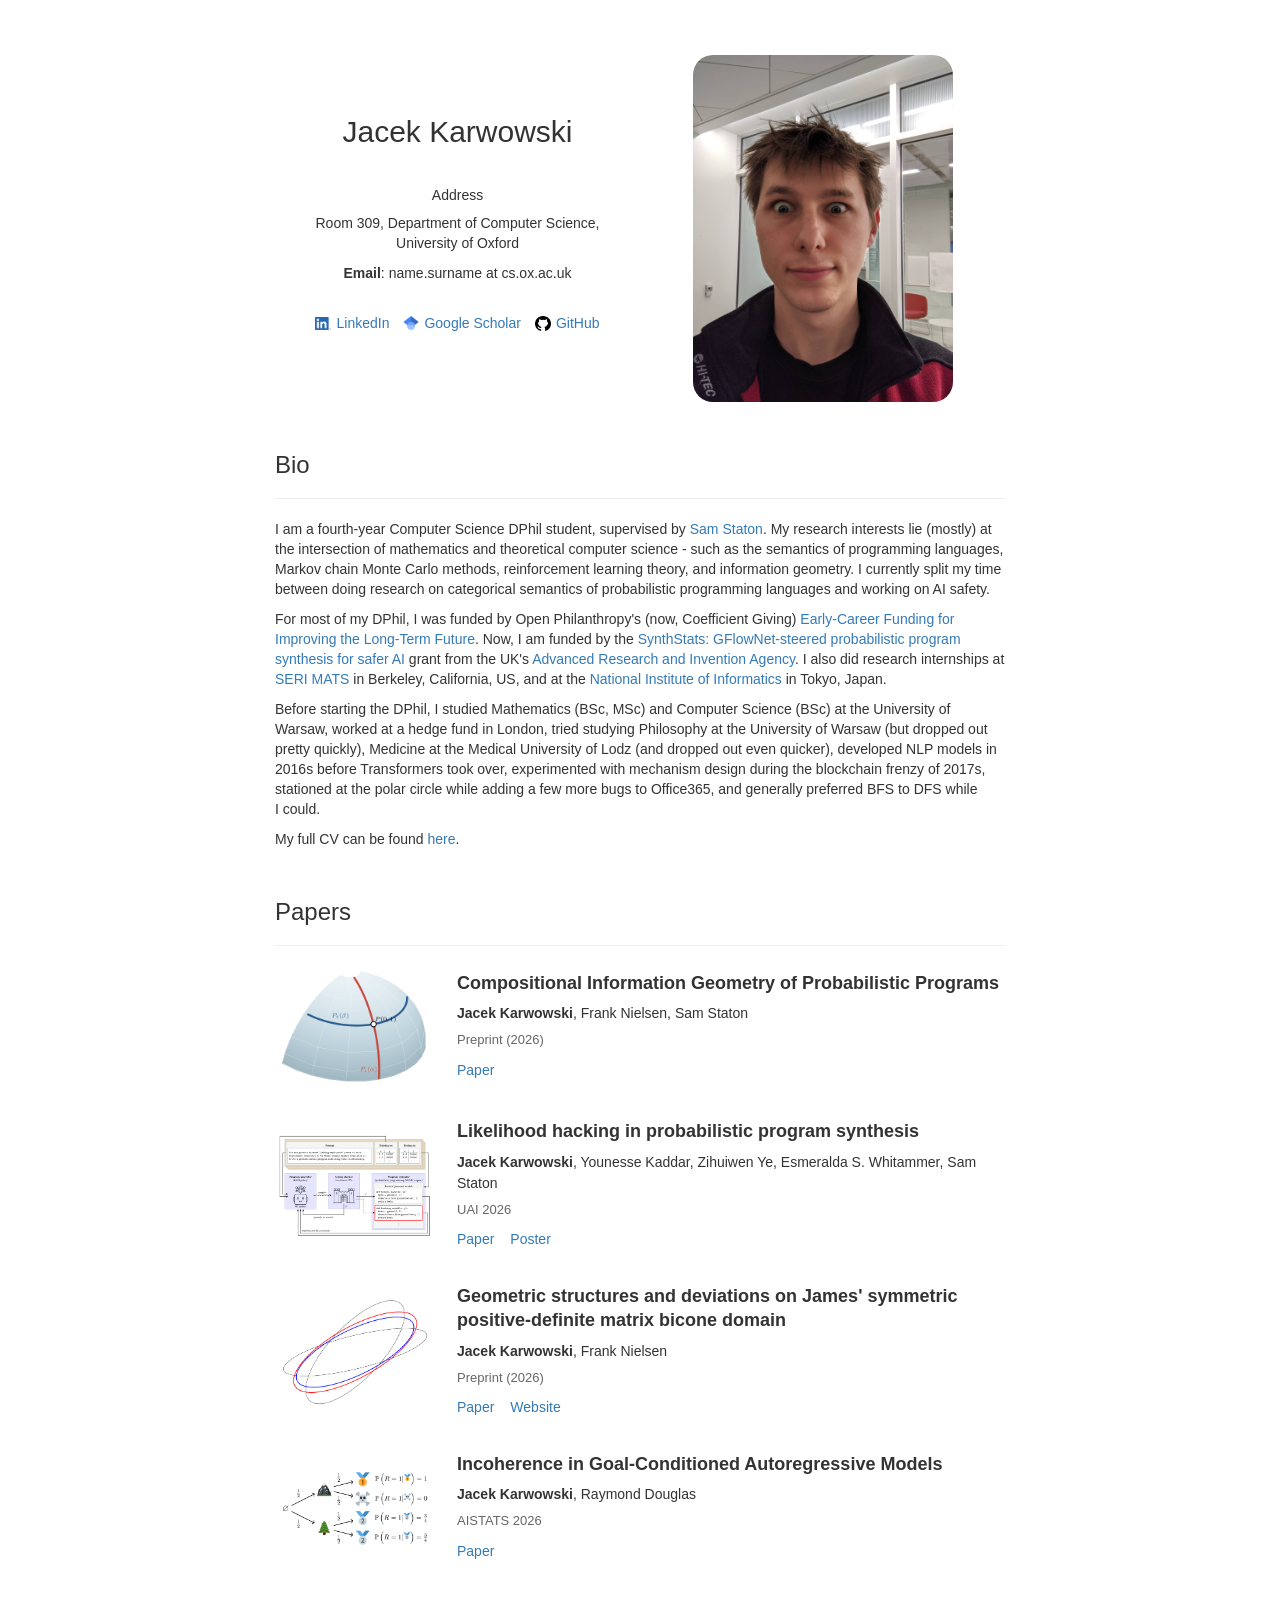
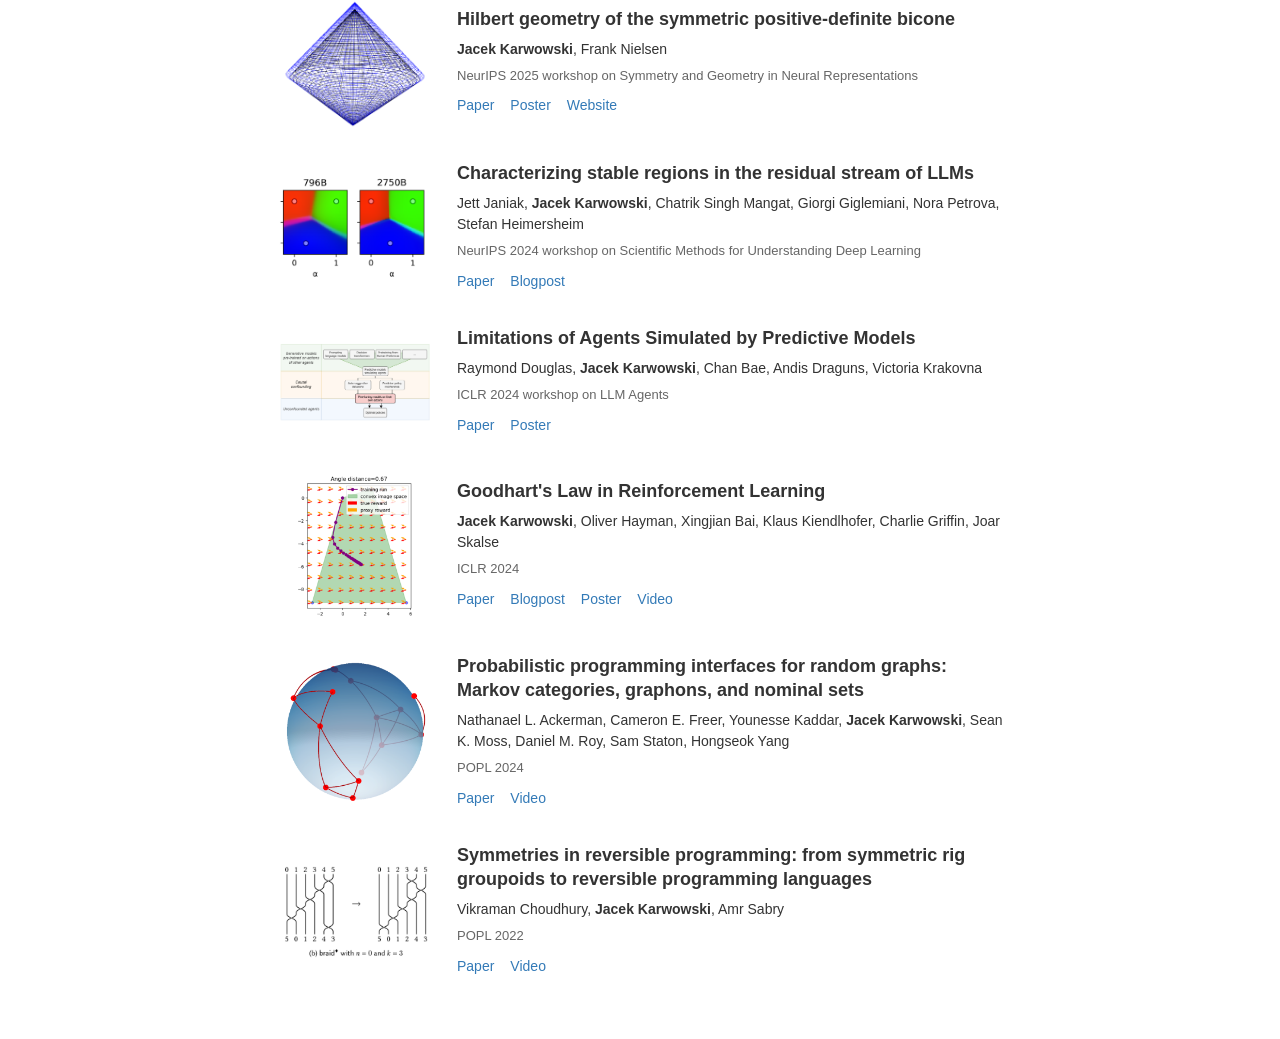
==== commit c97ee737: "Version style" ====
--- a/index.html
+++ b/index.html
@@ -12,10 +12,10 @@
     <title>Jacek Karwowski</title>
 
     <!-- Bootstrap core CSS -->
-    <link href="bootstrap.min.css" rel="stylesheet">
+    <link href="bootstrap.min.css?v=6d92dfc1700f" rel="stylesheet">
 
     <!-- Custom styles for this template -->
-    <link href="jumbotron-narrow.css" rel="stylesheet">
+    <link href="jumbotron-narrow.css?v=b852649af4a6" rel="stylesheet">
 
   </head>
 
@@ -143,7 +143,7 @@
             <div class="paper-details">
               <h3 class="paper-title"><a href="https://proceedings.mlr.press/v282/karwowski26a.html">Hilbert geometry of the symmetric positive-definite bicone</a></h3>
               <p class="paper-authors"><strong>Jacek Karwowski</strong>, Frank Nielsen</p>
-              <p class="paper-venue"><a href="https://www.neurreps.org/">NeurIPS 2025 Workshop on Symmetry and Geometry in Neural Representations</a></p>
+              <p class="paper-venue"><a href="https://www.neurreps.org/">NeurIPS 2025 workshop on Symmetry and Geometry in Neural Representations</a></p>
               <ul class="paper-links" aria-label="Resources">
                 <li><a href="https://proceedings.mlr.press/v282/karwowski26a.html">Paper</a></li>
                 <li><a href="posters/hilbert-geometry.pdf">Poster</a></li>
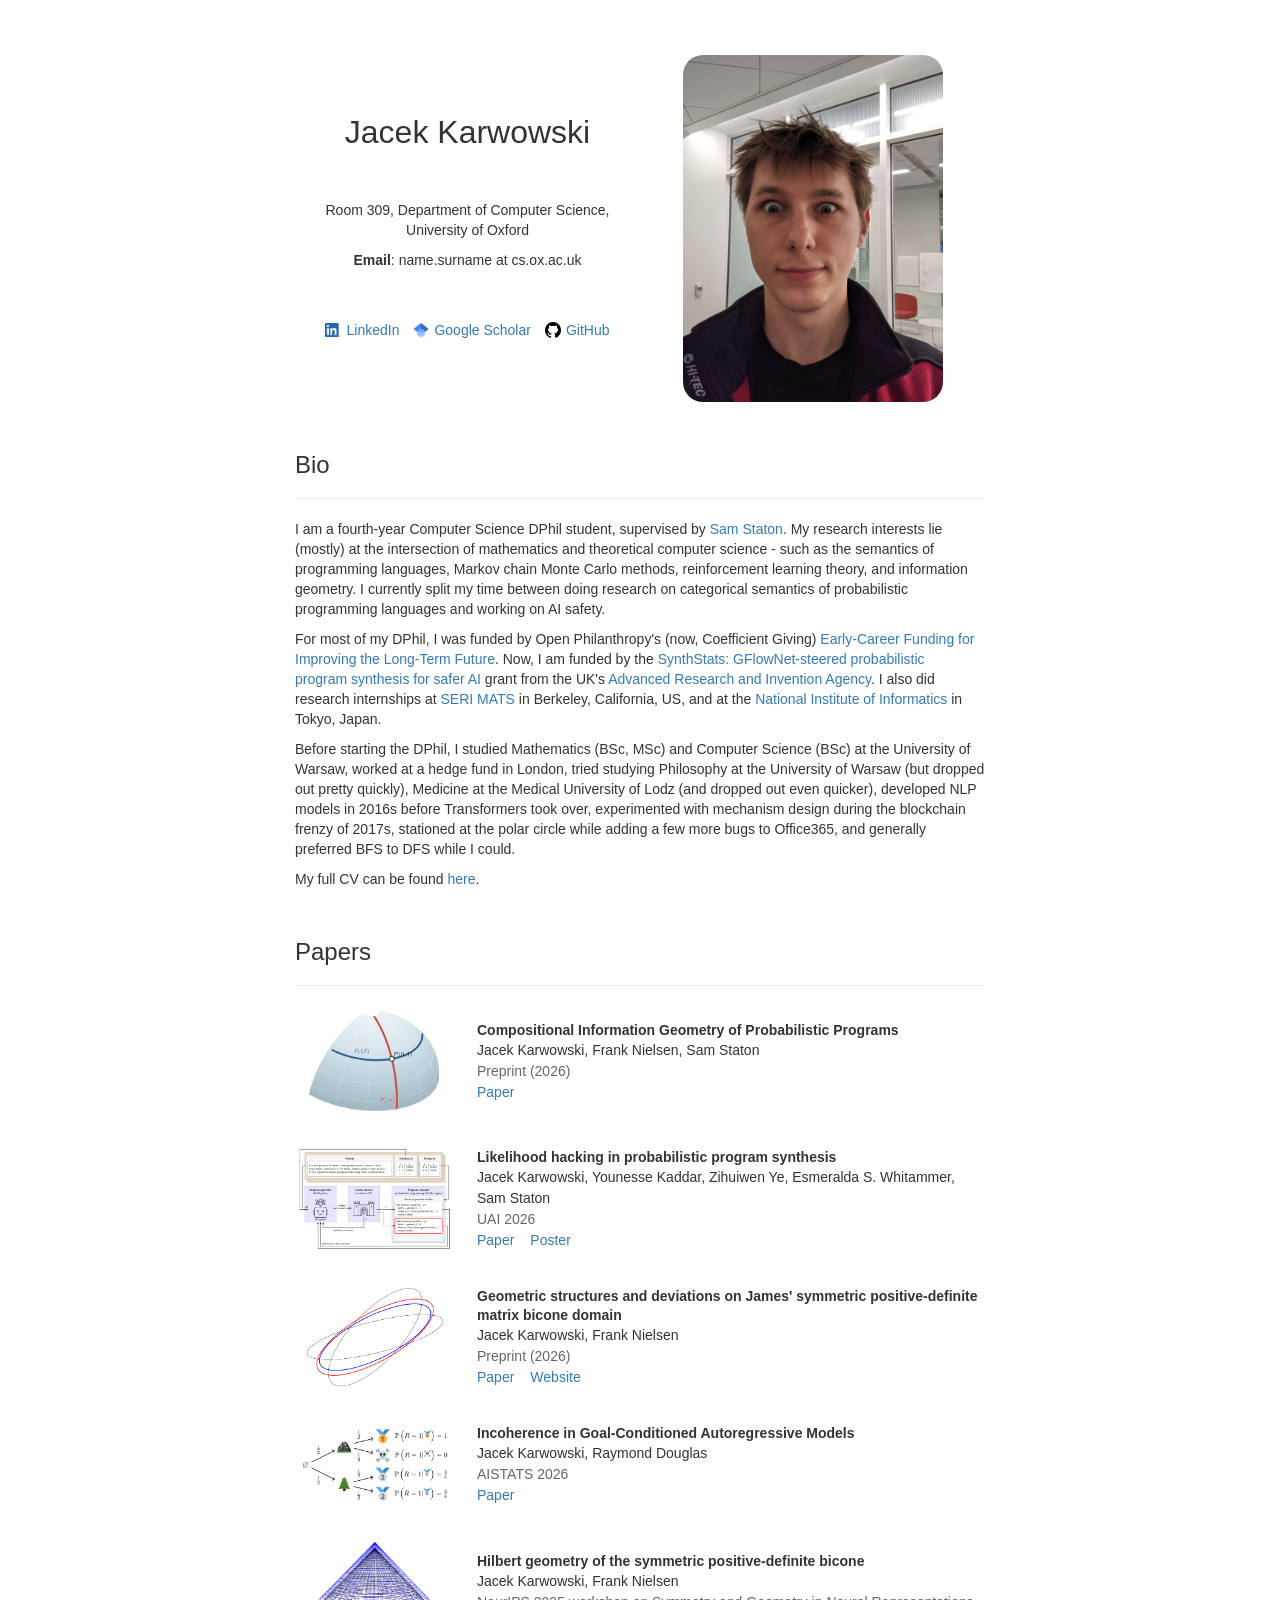
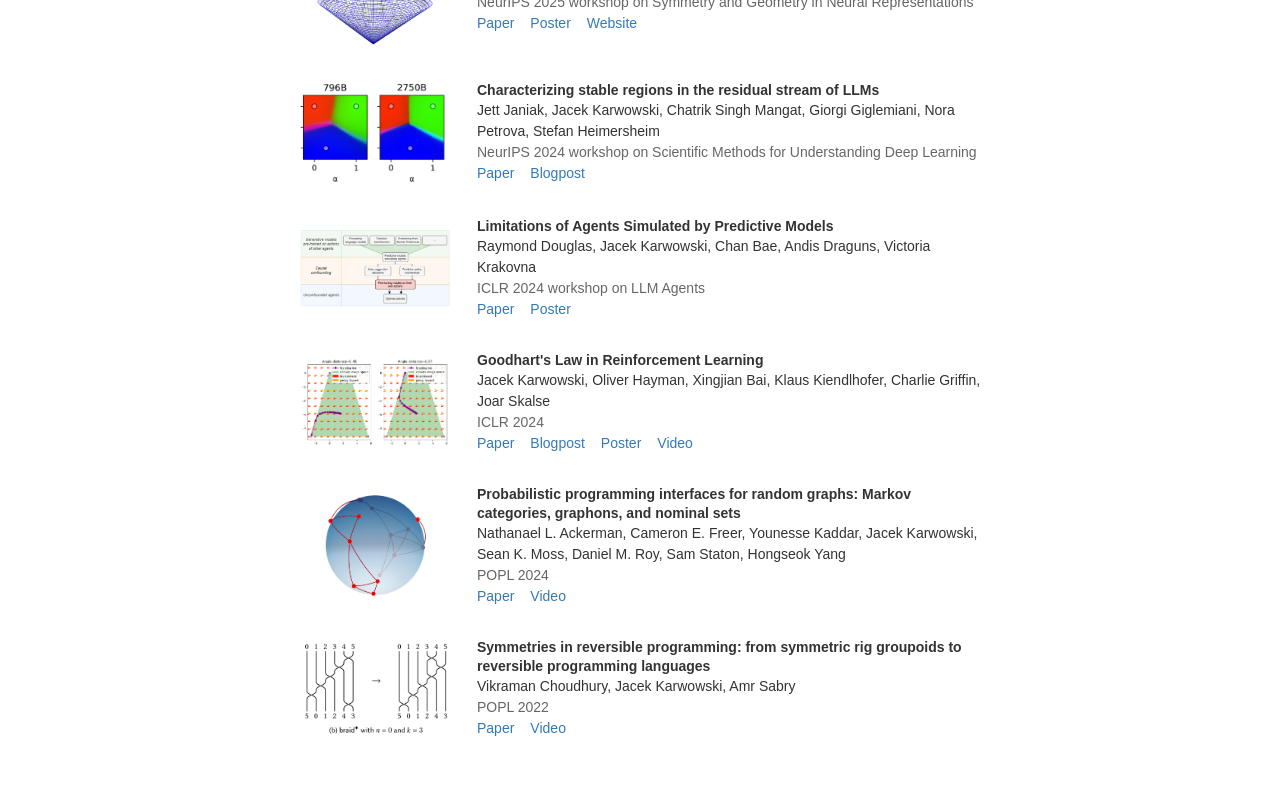
==== commit 014dc011: "Fixes" ====
--- a/index.html
+++ b/index.html
@@ -15,7 +15,7 @@
     <link href="bootstrap.min.css?v=6d92dfc1700f" rel="stylesheet">
 
     <!-- Custom styles for this template -->
-    <link href="jumbotron-narrow.css?v=b852649af4a6" rel="stylesheet">
+    <link href="jumbotron-narrow.css?v=ed779a1d95ca" rel="stylesheet">
 
   </head>
 
@@ -29,12 +29,13 @@
                     <div class="col-lg-6">
                         <br>
                         <br>
-                        <h2>Jacek Karwowski</h2>
-                        <br>
-                        <h5>Address</h5>
+                        <h1 class="profile-name">Jacek Karwowski</h1>
+                        <br>
+                        <br>
                         <p>Room 309, Department of Computer Science, University of Oxford</p>
                         <p><b>Email</b>: name.surname at cs.ox.ac.uk</p>
-                        <br/>
+                        <br>
+                        <br>
                         <ul class="profile-links" aria-label="Online profiles">
                             <li>
                                 <a href="https://www.linkedin.com/in/jacek-karwowski/">
@@ -88,7 +89,7 @@
             </a>
             <div class="paper-details">
               <h3 class="paper-title"><a href="https://arxiv.org/abs/2610.17886">Compositional Information Geometry of Probabilistic Programs</a></h3>
-              <p class="paper-authors"><strong>Jacek Karwowski</strong>, Frank Nielsen, Sam Staton</p>
+              <p class="paper-authors">Jacek Karwowski, Frank Nielsen, Sam Staton</p>
               <p class="paper-venue">Preprint (2026)</p>
               <ul class="paper-links" aria-label="Resources">
                 <li><a href="https://arxiv.org/abs/2610.17886">Paper</a></li>
@@ -101,7 +102,7 @@
             </a>
             <div class="paper-details">
               <h3 class="paper-title"><a href="https://proceedings.mlr.press/v337/karwowski26a.html">Likelihood hacking in probabilistic program synthesis</a></h3>
-              <p class="paper-authors"><strong>Jacek Karwowski</strong>, Younesse Kaddar, Zihuiwen Ye, Esmeralda S. Whitammer, Sam Staton</p>
+              <p class="paper-authors">Jacek Karwowski, Younesse Kaddar, Zihuiwen Ye, Esmeralda S. Whitammer, Sam Staton</p>
               <p class="paper-venue"><a href="https://www.auai.org/uai2026/">UAI 2026</a></p>
               <ul class="paper-links" aria-label="Resources">
                 <li><a href="https://proceedings.mlr.press/v337/karwowski26a.html">Paper</a></li>
@@ -115,7 +116,7 @@
             </a>
             <div class="paper-details">
               <h3 class="paper-title"><a href="https://arxiv.org/abs/2603.02483">Geometric structures and deviations on James&#x27; symmetric positive-definite matrix bicone domain</a></h3>
-              <p class="paper-authors"><strong>Jacek Karwowski</strong>, Frank Nielsen</p>
+              <p class="paper-authors">Jacek Karwowski, Frank Nielsen</p>
               <p class="paper-venue">Preprint (2026)</p>
               <ul class="paper-links" aria-label="Resources">
                 <li><a href="https://arxiv.org/abs/2603.02483">Paper</a></li>
@@ -129,7 +130,7 @@
             </a>
             <div class="paper-details">
               <h3 class="paper-title"><a href="https://proceedings.mlr.press/v300/karwowski26a.html">Incoherence in Goal-Conditioned Autoregressive Models</a></h3>
-              <p class="paper-authors"><strong>Jacek Karwowski</strong>, Raymond Douglas</p>
+              <p class="paper-authors">Jacek Karwowski, Raymond Douglas</p>
               <p class="paper-venue"><a href="https://aistats.org/aistats2026/">AISTATS 2026</a></p>
               <ul class="paper-links" aria-label="Resources">
                 <li><a href="https://proceedings.mlr.press/v300/karwowski26a.html">Paper</a></li>
@@ -142,7 +143,7 @@
             </a>
             <div class="paper-details">
               <h3 class="paper-title"><a href="https://proceedings.mlr.press/v282/karwowski26a.html">Hilbert geometry of the symmetric positive-definite bicone</a></h3>
-              <p class="paper-authors"><strong>Jacek Karwowski</strong>, Frank Nielsen</p>
+              <p class="paper-authors">Jacek Karwowski, Frank Nielsen</p>
               <p class="paper-venue"><a href="https://www.neurreps.org/">NeurIPS 2025 workshop on Symmetry and Geometry in Neural Representations</a></p>
               <ul class="paper-links" aria-label="Resources">
                 <li><a href="https://proceedings.mlr.press/v282/karwowski26a.html">Paper</a></li>
@@ -157,7 +158,7 @@
             </a>
             <div class="paper-details">
               <h3 class="paper-title"><a href="https://arxiv.org/abs/2409.17113">Characterizing stable regions in the residual stream of LLMs</a></h3>
-              <p class="paper-authors">Jett Janiak, <strong>Jacek Karwowski</strong>, Chatrik Singh Mangat, Giorgi Giglemiani, Nora Petrova, Stefan Heimersheim</p>
+              <p class="paper-authors">Jett Janiak, Jacek Karwowski, Chatrik Singh Mangat, Giorgi Giglemiani, Nora Petrova, Stefan Heimersheim</p>
               <p class="paper-venue"><a href="https://scienceofdlworkshop.github.io/">NeurIPS 2024 workshop on Scientific Methods for Understanding Deep Learning</a></p>
               <ul class="paper-links" aria-label="Resources">
                 <li><a href="https://arxiv.org/abs/2409.17113">Paper</a></li>
@@ -171,7 +172,7 @@
             </a>
             <div class="paper-details">
               <h3 class="paper-title"><a href="https://arxiv.org/abs/2402.05829">Limitations of Agents Simulated by Predictive Models</a></h3>
-              <p class="paper-authors">Raymond Douglas, <strong>Jacek Karwowski</strong>, Chan Bae, Andis Draguns, Victoria Krakovna</p>
+              <p class="paper-authors">Raymond Douglas, Jacek Karwowski, Chan Bae, Andis Draguns, Victoria Krakovna</p>
               <p class="paper-venue"><a href="https://llmagents.github.io/">ICLR 2024 workshop on LLM Agents</a></p>
               <ul class="paper-links" aria-label="Resources">
                 <li><a href="https://arxiv.org/abs/2402.05829">Paper</a></li>
@@ -181,11 +182,11 @@
           </li>
           <li class="paper" id="goodharts-law">
             <a class="paper-figure" href="https://arxiv.org/abs/2310.09144">
-              <img src="assets/papers/goodharts-law.png" width="426" height="511" alt="Reward-vector geometry: a purple training path turns along the policy-space boundary as proxy optimization diverges from true reward." loading="lazy" decoding="async">
+              <img src="assets/papers/goodharts-law.png?v=d9a18a36d8a0" width="674" height="409" alt="Two panels compare reward-vector geometry and purple training trajectories at angle distances 0.45 and 0.67." loading="lazy" decoding="async">
             </a>
             <div class="paper-details">
               <h3 class="paper-title"><a href="https://arxiv.org/abs/2310.09144">Goodhart&#x27;s Law in Reinforcement Learning</a></h3>
-              <p class="paper-authors"><strong>Jacek Karwowski</strong>, Oliver Hayman, Xingjian Bai, Klaus Kiendlhofer, Charlie Griffin, Joar Skalse</p>
+              <p class="paper-authors">Jacek Karwowski, Oliver Hayman, Xingjian Bai, Klaus Kiendlhofer, Charlie Griffin, Joar Skalse</p>
               <p class="paper-venue"><a href="https://iclr.cc/Conferences/2024">ICLR 2024</a></p>
               <ul class="paper-links" aria-label="Resources">
                 <li><a href="https://arxiv.org/abs/2310.09144">Paper</a></li>
@@ -201,7 +202,7 @@
             </a>
             <div class="paper-details">
               <h3 class="paper-title"><a href="https://dl.acm.org/doi/10.1145/3632903">Probabilistic programming interfaces for random graphs: Markov categories, graphons, and nominal sets</a></h3>
-              <p class="paper-authors">Nathanael L. Ackerman, Cameron E. Freer, Younesse Kaddar, <strong>Jacek Karwowski</strong>, Sean K. Moss, Daniel M. Roy, Sam Staton, Hongseok Yang</p>
+              <p class="paper-authors">Nathanael L. Ackerman, Cameron E. Freer, Younesse Kaddar, Jacek Karwowski, Sean K. Moss, Daniel M. Roy, Sam Staton, Hongseok Yang</p>
               <p class="paper-venue"><a href="https://popl24.sigplan.org/track/POPL-2024-popl-research-papers">POPL 2024</a></p>
               <ul class="paper-links" aria-label="Resources">
                 <li><a href="https://dl.acm.org/doi/10.1145/3632903">Paper</a></li>
@@ -215,7 +216,7 @@
             </a>
             <div class="paper-details">
               <h3 class="paper-title"><a href="https://dl.acm.org/doi/10.1145/3498667">Symmetries in reversible programming: from symmetric rig groupoids to reversible programming languages</a></h3>
-              <p class="paper-authors">Vikraman Choudhury, <strong>Jacek Karwowski</strong>, Amr Sabry</p>
+              <p class="paper-authors">Vikraman Choudhury, Jacek Karwowski, Amr Sabry</p>
               <p class="paper-venue"><a href="https://popl22.sigplan.org/track/POPL-2022-popl-research-papers">POPL 2022</a></p>
               <ul class="paper-links" aria-label="Resources">
                 <li><a href="https://dl.acm.org/doi/10.1145/3498667">Paper</a></li>
--- a/jumbotron-narrow.css
+++ b/jumbotron-narrow.css
@@ -0,0 +1,214 @@
+:root {
+  --font-size-main: 14px;
+  --font-size-heading: 24px;
+  --font-size-paper-title: 14px;
+  --font-size-name: 32px;
+}
+
+/* Space out content a bit */
+body {
+  padding-top: 20px;
+  padding-bottom: 20px;
+  font-size: var(--font-size-main);
+}
+
+h1, h2, h3, h4, h5, h6 {
+  font-size: var(--font-size-heading);
+}
+
+.profile-name {
+  font-size: var(--font-size-name);
+}
+
+.contact-label {
+  margin: 10px 0;
+  font-weight: 500;
+  line-height: 1.1;
+}
+
+/* Header and footer spacing; content rows use Bootstrap's grid gutters. */
+.header,
+.footer {
+  padding-right: 15px;
+  padding-left: 15px;
+}
+
+/* Custom page header */
+.header {
+  padding-bottom: 20px;
+  border-bottom: 1px solid #e5e5e5;
+}
+.header h3 {
+  margin-top: 0;
+  margin-bottom: 0;
+  line-height: 40px; /* Make the masthead heading the same height as the navigation */
+}
+
+/* Custom page footer */
+.footer {
+  padding-top: 19px;
+  color: #777;
+  border-top: 1px solid #e5e5e5;
+}
+
+/* A wider reading area that still fits smaller screens. */
+.container {
+  width: 100%;
+  max-width: 720px;
+}
+.container-narrow > hr {
+  margin: 30px 0;
+}
+
+/* Main marketing message and sign up button */
+.jumbotron {
+  text-align: center;
+  border-bottom: 1px solid #e5e5e5;
+}
+
+
+.rounded {
+  border-radius: 20px;
+}
+
+.jumbotron .btn {
+  padding: 14px 24px;
+  font-size: var(--font-size-main);
+}
+
+.atron {
+  text-align: center;
+/*  border-bottom: 1px solid #e5e5e5;*/
+}
+.atron .btn {
+  padding: 14px 24px;
+  font-size: var(--font-size-main);
+}
+
+.profile-links {
+  display: flex;
+  flex-wrap: wrap;
+  justify-content: center;
+  align-items: center;
+  gap: 8px 14px;
+  margin: 0 0 10px;
+  padding: 0;
+  list-style: none;
+}
+.profile-links a {
+  display: inline-flex;
+  align-items: center;
+  gap: 5px;
+}
+.profile-links img {
+  flex-shrink: 0;
+  object-fit: contain;
+}
+
+/* Supporting marketing content */
+.marketing {
+  margin-top: 40px;
+  margin-bottom: 40px;
+}
+.bio p {
+  text-wrap: pretty;
+}
+.marketing p + h4 {
+  margin-top: 28px;
+}
+.section-title {
+  margin-top: 10px;
+  margin-bottom: 10px;
+}
+
+/* Paper figures and details share a row when there is room. */
+.paper-list {
+  display: grid;
+  gap: 32px;
+  margin: 0;
+  padding: 0;
+  list-style: none;
+}
+.paper {
+  display: grid;
+  grid-template-columns: 160px minmax(0, 1fr);
+  align-items: center;
+  gap: 22px;
+}
+.paper-figure {
+  display: block;
+  width: 95%;
+  justify-self: center;
+}
+.paper-figure img {
+  display: block;
+  width: 100%;
+  height: auto;
+  max-height: 110px;
+  object-fit: contain;
+}
+.paper-title {
+  margin: 0;
+  font-size: var(--font-size-paper-title);
+  font-weight: 600;
+  line-height: 1.35;
+  text-wrap: pretty;
+}
+.paper-title a {
+  color: inherit;
+}
+.paper-authors {
+  margin: 0;
+  line-height: 1.5;
+}
+.paper-venue {
+  margin: 0;
+  color: #666;
+  line-height: 1.5;
+}
+.paper-venue a {
+  color: inherit;
+}
+.paper-links {
+  display: flex;
+  flex-wrap: wrap;
+  gap: 0 16px;
+  margin: 0;
+  padding: 0;
+  list-style: none;
+}
+.paper-links a {
+  display: inline-block;
+  padding: 0;
+}
+
+@media screen and (max-width: 560px) {
+  .paper {
+    grid-template-columns: minmax(0, 1fr);
+    gap: 14px;
+  }
+  .paper-figure {
+    width: min(95%, 228px);
+    justify-self: start;
+  }
+  .paper-figure img {
+    max-height: 171px;
+    object-position: left center;
+  }
+}
+
+/* Responsive: Portrait tablets and up */
+@media screen and (min-width: 768px) {
+  /* Remove the padding we set earlier */
+  .header,
+  .footer {
+    padding-right: 0;
+    padding-left: 0;
+  }
+  .header {
+    margin-bottom: 30px;
+  }
+  .jumbotron {
+    border-bottom: 0;
+  }
+}
